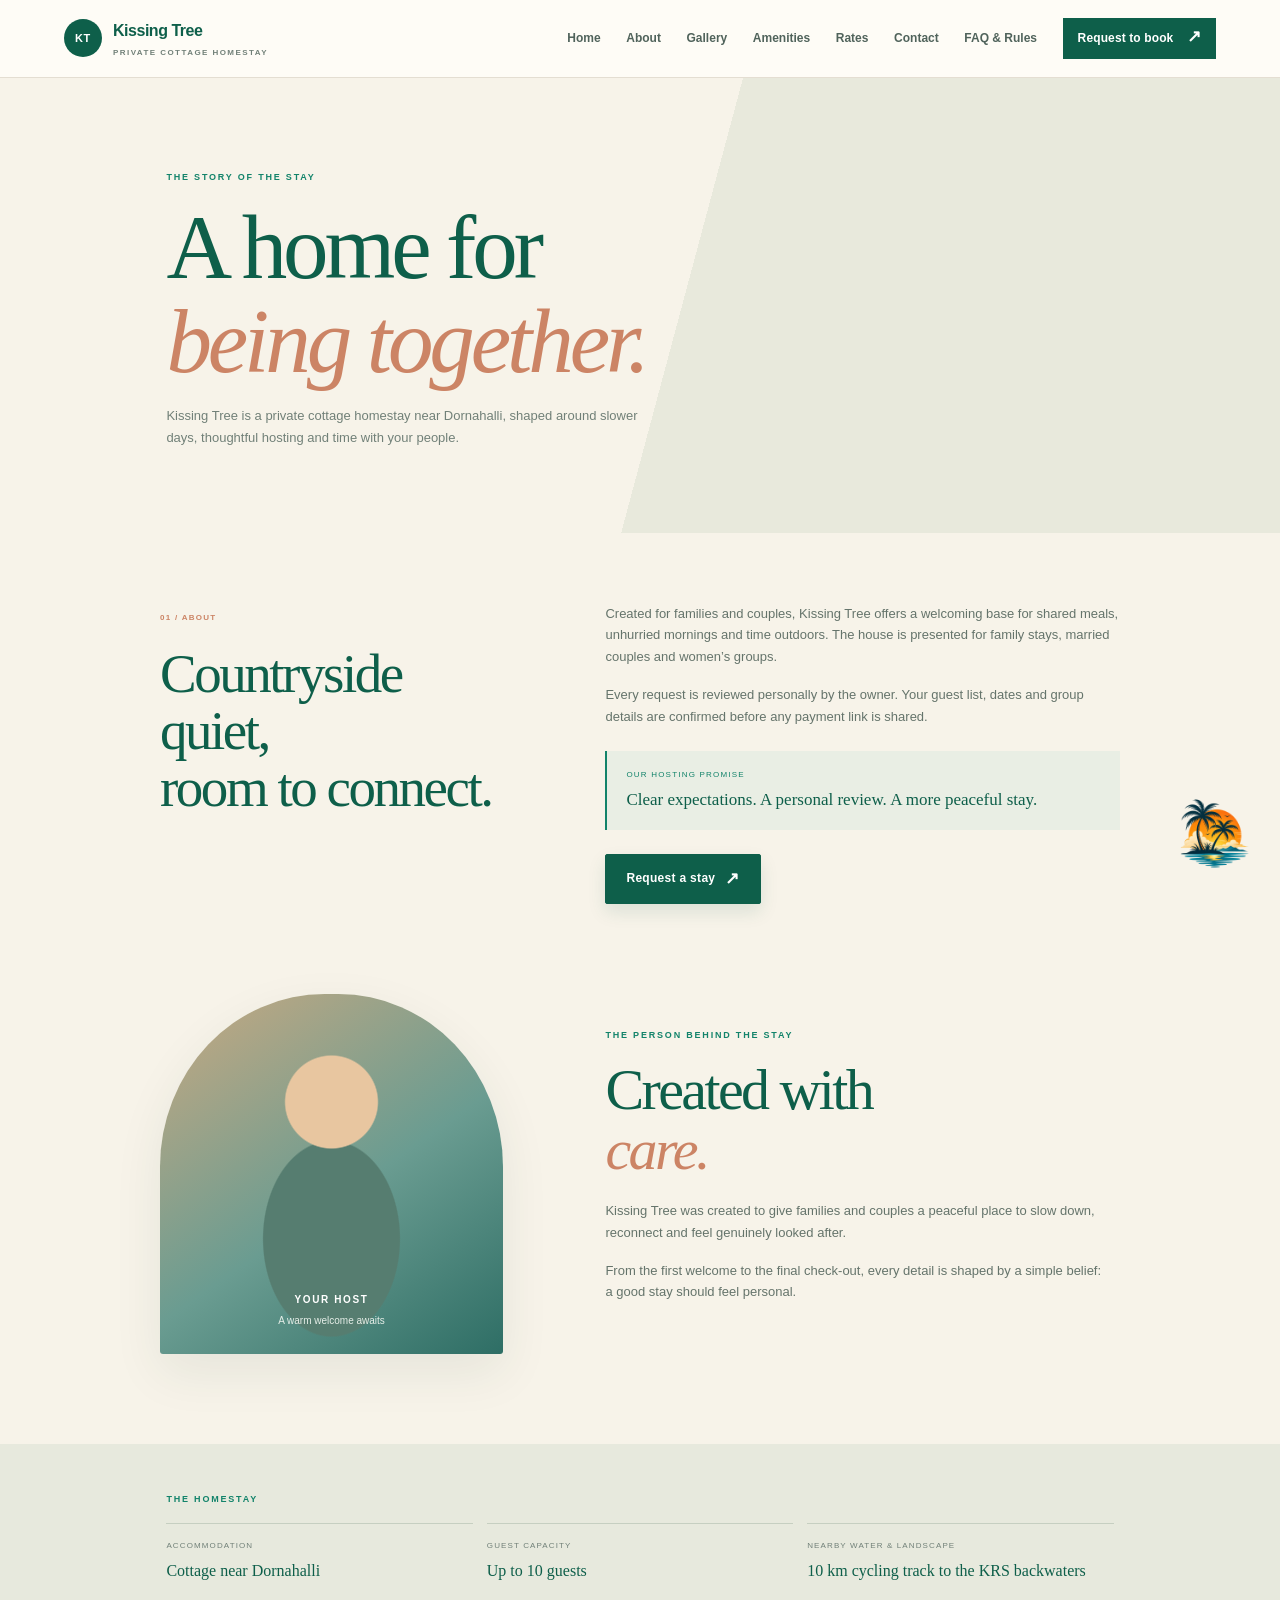
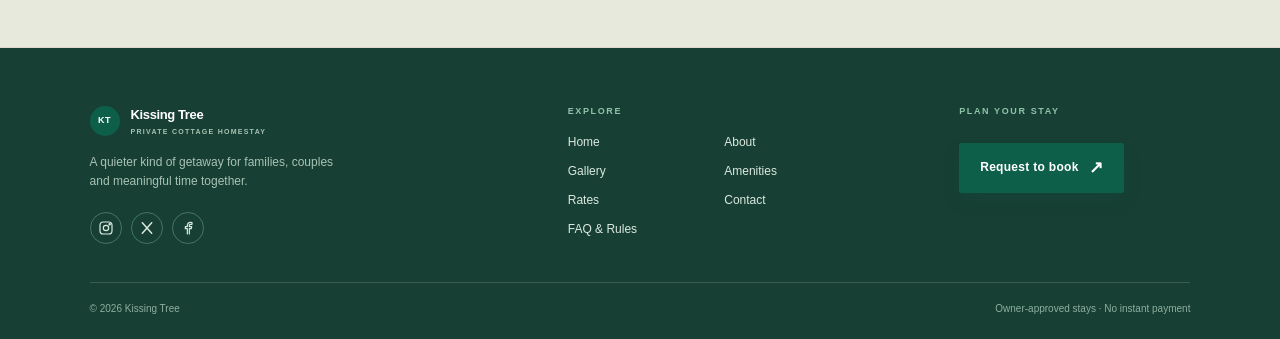
==== about.html @ ab3d5df6 "Create Kissing Trees homestay website Co-authored-by: Copilot <223556219+Copilot@users.noreply.githu" ====
<!doctype html>
<html lang="en">
  <head>
    <meta charset="utf-8" />
    <meta name="viewport" content="width=device-width,initial-scale=1" />
    <meta
      name="description"
      content="Learn about Kissing Tree, a welcoming cottage homestay near Dornahalli, KR Nagar, Mysuru."
    />
    <meta name="robots" content="index, follow" />
    <title>About — Kissing Tree</title>
    <link rel="stylesheet" href="css/style.css" />
  </head>
  <body class="detail-page">
    <header class="topbar">
      <a class="wordmark" href="index.html" aria-label="Kissing Tree home">
        <span class="wordmark-icon">KT</span>
        <span>
          Kissing Tree
          <small>PRIVATE COTTAGE HOMESTAY</small>
        </span>
      </a>
      <nav class="main-nav">
        <a href="index.html">Home</a>
        <a href="about.html">About</a>
        <a href="gallery.html">Gallery</a>
        <a href="amenities.html">Amenities</a>
        <a href="pricing.html">Rates</a>
        <a href="contact.html">Contact</a>
        <a href="faq.html">FAQ &amp; Rules</a>
        <a class="nav-cta" href="booking.html">
          Request to book
          <span>↗</span>
        </a>
      </nav>
    </header>
    <main>
      <section class="subpage-hero">
        <p class="eyebrow">THE STORY OF THE STAY</p>
        <h1>
          A home for
          <br />
          <em>being together.</em>
        </h1>
        <p>
          Kissing Tree is a private cottage homestay near Dornahalli, shaped
          around slower days, thoughtful hosting and time with your people.
        </p>
      </section>
      <section class="detail-content">
        <div class="detail-intro">
          <span class="detail-index">01 / ABOUT</span>
          <h2>
            Countryside quiet,
            <br />
            room to connect.
          </h2>
        </div>
        <div class="detail-prose">
          <p>
            Created for families and couples, Kissing Tree offers a welcoming
            base for shared meals, unhurried mornings and time outdoors. The
            house is presented for family stays, married couples and women’s
            groups.
          </p>
          <p>
            Every request is reviewed personally by the owner. Your guest list,
            dates and group details are confirmed before any payment link is
            shared.
          </p>
          <div class="detail-callout">
            <span>OUR HOSTING PROMISE</span>
            <strong>
              Clear expectations. A personal review. A more peaceful stay.
            </strong>
          </div>
          <a class="button" href="booking.html">
            Request a stay
            <span>↗</span>
          </a>
        </div>
      </section>
      <section class="founder-section">
        <div
          class="founder-photo"
          role="img"
          aria-label="Kissing Tree host portrait"
        >
          <span>YOUR HOST</span>
          <small>A warm welcome awaits</small>
        </div>
        <div class="founder-copy">
          <p class="eyebrow">THE PERSON BEHIND THE STAY</p>
          <h2>Created with<br /><em>care.</em></h2>
          <p>
            Kissing Tree was created to give families and couples a peaceful
            place to slow down, reconnect and feel genuinely looked after.
          </p>
          <p>
            From the first welcome to the final check-out, every detail is
            shaped by a simple belief: a good stay should feel personal.
          </p>
        </div>
      </section>
      <section class="subpage-band">
        <p class="eyebrow">THE HOMESTAY</p>
        <div class="fact-row">
          <div>
            <small>ACCOMMODATION</small>
            <strong>Cottage near Dornahalli</strong>
          </div>
          <div>
            <small>GUEST CAPACITY</small>
            <strong id="aboutCapacity"></strong>
          </div>
          <div>
            <small>NEARBY WATER &amp; LANDSCAPE</small>
            <strong id="aboutLandscape"></strong>
          </div>
        </div>
      </section>
    </main>
    <footer class="site-footer">
      <div class="footer-main">
        <div class="footer-brand">
          <a class="wordmark" href="index.html">
            <span class="wordmark-icon">KT</span>
            <span>
              Kissing Tree
              <small>PRIVATE COTTAGE HOMESTAY</small>
            </span>
          </a>
          <p class="footer-tagline">
            A quieter kind of getaway for families, couples and meaningful time
            together.
          </p>
        </div>
        <div>
          <span class="footer-heading">EXPLORE</span>
          <nav class="footer-links">
            <a href="index.html">Home</a>
            <a href="about.html">About</a>
            <a href="gallery.html">Gallery</a>
            <a href="amenities.html">Amenities</a>
            <a href="pricing.html">Rates</a>
            <a href="contact.html">Contact</a>
            <a href="faq.html">FAQ &amp; Rules</a>
          </nav>
        </div>
        <div class="footer-contact">
          <span class="footer-heading">PLAN YOUR STAY</span>
          <a class="button" href="booking.html">
            Request to book
            <span>↗</span>
          </a>
        </div>
      </div>
      <div class="footer-bottom">
        <span>© 2026 Kissing Tree</span>
        <span>Owner-approved stays · No instant payment</span>
      </div>
    </footer>
    <script src="js/data.js"></script>
    <script src="js/main.js"></script>
  </body>
</html>
---- css/style.css ----
:root {
  --pine: #0e5f4a;
  --jade: #12836a;
  --foam: #f7f3e9;
  --sand: #eae0cd;
  --paper: #fffdf8;
  --ink: #253b33;
  --muted: #718078;
  --line: #ded8ca;
  --clay: #cc8465;
  --shadow: 0 18px 50px rgba(28, 62, 46, 0.08);
  --serif: "Playfair Display", Georgia, serif;
  --sans: "DM Sans", Inter, "Segoe UI", sans-serif;
}
* {
  box-sizing: border-box;
}
html {
  scroll-behavior: smooth;
  scroll-padding-top: 90px;
}
body {
  margin: 0;
  background: var(--foam);
  color: var(--ink);
  font: 15px/1.65 var(--sans);
  -webkit-font-smoothing: antialiased;
}
a {
  color: inherit;
  text-decoration: none;
}
button,
input,
select,
textarea {
  font: inherit;
}
::selection {
  background: #b8d6c9;
  color: #153e30;
}
.topbar {
  height: 78px;
  padding: 0 clamp(20px, 5vw, 78px);
  display: flex;
  align-items: center;
  justify-content: space-between;
  gap: 20px;
  background: rgba(255, 253, 248, 0.92);
  border-bottom: 1px solid rgba(222, 216, 202, 0.8);
  position: relative;
  z-index: 10;
}
.wordmark {
  display: flex;
  align-items: center;
  gap: 11px;
  color: var(--pine);
  font-size: 16px;
  font-weight: 700;
  letter-spacing: -0.03em;
}
.wordmark-icon {
  width: 38px;
  height: 38px;
  border-radius: 50%;
  background: var(--pine);
  color: white;
  display: grid;
  place-items: center;
  font-size: 11px;
  letter-spacing: 0.06em;
}
.wordmark small {
  display: block;
  color: var(--muted);
  font-size: 8px;
  letter-spacing: 0.18em;
  font-weight: 600;
  margin-top: 1px;
}
.main-nav {
  display: flex;
  align-items: center;
  gap: clamp(12px, 2vw, 28px);
}
.main-nav a {
  font-size: 12px;
  font-weight: 600;
  color: #50635b;
}
.main-nav a:hover {
  color: var(--jade);
}
.main-nav .nav-owner {
  font-size: 11px;
}
.main-nav .nav-cta {
  padding: 11px 15px;
  background: var(--pine);
  color: white;
  letter-spacing: 0.01em;
}
.nav-cta span,
.button span {
  margin-left: 10px;
  font-size: 17px;
  line-height: 0;
}
.button {
  display: inline-flex;
  align-items: center;
  justify-content: center;
  padding: 14px 20px;
  background: var(--pine);
  color: #fff !important;
  font-size: 12px;
  font-weight: 700;
  letter-spacing: 0.025em;
  border: 1px solid var(--pine);
  border-radius: 2px;
  transition:
    background 0.2s,
    transform 0.2s,
    box-shadow 0.2s;
  box-shadow: 0 8px 18px #0e5f4a1e;
}
.button:hover {
  background: var(--jade);
  border-color: var(--jade);
  transform: translateY(-2px);
  box-shadow: 0 12px 24px #0e5f4a2a;
}
.eyebrow {
  font-size: 9px;
  letter-spacing: 0.2em;
  font-weight: 700;
  color: var(--jade);
  margin: 0 0 16px;
}
.muted {
  color: var(--muted);
}
h1,
h2,
h3,
p {
  margin-top: 0;
}
h1,
h2 {
  font-family: var(--serif);
  font-weight: 500;
  letter-spacing: -0.045em;
  line-height: 1.04;
  color: var(--pine);
}
h1 em,
h2 em {
  font-weight: 500;
  color: var(--clay);
}
h2 {
  font-size: clamp(36px, 5vw, 59px);
  margin-bottom: 0;
}
h3 {
  font-weight: 600;
  letter-spacing: -0.03em;
}
.section-shell {
  max-width: 1240px;
  margin: 0 auto;
  padding-left: clamp(22px, 7vw, 100px);
  padding-right: clamp(22px, 7vw, 100px);
}
/* Home hero: layered countryside colors keep the page vivid without stock imagery. */
.home-hero {
  min-height: 610px;
  position: relative;
  display: grid;
  grid-template-columns: 1fr 1fr;
  align-items: center;
  gap: 5vw;
  padding: 50px clamp(26px, 10vw, 150px) 84px;
  overflow: hidden;
  background: linear-gradient(105deg, #f7f3e9 0 43%, #ebe7d9 43% 100%);
}
.hero-art {
  height: 440px;
  position: relative;
  overflow: hidden;
  grid-column: 2;
  grid-row: 1;
  background: linear-gradient(
    160deg,
    #d6c3a5 0 24%,
    #b9d5c7 25% 46%,
    #73afa5 47% 67%,
    #438c82 68%
  );
  border-radius: 49% 49% 2px 2px;
  box-shadow: var(--shadow);
}
.hero-photo {
  position: absolute;
  z-index: 0;
  inset: 0;
  width: 100%;
  height: 100%;
  object-fit: cover;
  object-position: 50% 58%;
}
.hero-art:before {
  display: none;
}
.hero-art:after {
  display: none;
}
.sun-orb,
.aside-sun {
  position: absolute;
  top: 14%;
  right: 19%;
  height: 76px;
  width: 76px;
  border-radius: 50%;
  background: #f5dfb1;
  box-shadow: 0 0 75px 28px #f5dfb144;
}
.hero-hill {
  display: none;
}
.hill-one {
  left: -20%;
  background: linear-gradient(130deg, #799c7d, #527e68);
}
.hill-two {
  right: -28%;
  bottom: 38%;
  background: linear-gradient(145deg, #8fae88, #487e70);
}
.hero-palm {
  display: none;
}
.palm-right {
  display: none;
}
.hero-photo-label {
  position: absolute;
  z-index: 4;
  right: 15px;
  bottom: 15px;
  background: #173f34bf;
  color: #fff;
  padding: 7px 11px;
  font-size: 9px;
  letter-spacing: 0.07em;
}
.hero-content {
  grid-column: 1;
  grid-row: 1;
  max-width: 490px;
  position: relative;
  z-index: 2;
}
.hero-content h1 {
  font-size: clamp(65px, 9.5vw, 116px);
  margin: 0 0 14px;
  line-height: 0.88;
}
.hero-content h1 em {
  color: var(--jade);
}
.hero-tagline {
  font: 500 clamp(18px, 2.2vw, 25px)/1.3 var(--serif);
  margin-bottom: 14px;
  color: #395c4e;
}
.hero-description {
  max-width: 420px;
  color: var(--muted);
  font-size: 13px;
}
.hero-actions {
  display: flex;
  align-items: center;
  gap: 24px;
  margin-top: 27px;
}
.text-link {
  color: var(--pine);
  font-size: 11px;
  font-weight: 700;
}
.text-link span {
  margin-left: 8px;
  color: var(--clay);
}
.hero-meta {
  display: flex;
  gap: 18px;
  margin-top: 37px;
  color: #748179;
  font-size: 9px;
  letter-spacing: 0.04em;
}
.hero-meta i,
.local-indicator i {
  display: inline-block;
  height: 6px;
  width: 6px;
  border-radius: 50%;
  background: #54a77f;
  margin-right: 7px;
}
.hero-index {
  position: absolute;
  bottom: 25px;
  left: clamp(26px, 5vw, 70px);
  display: flex;
  align-items: center;
  gap: 10px;
  color: #8b968c;
  font-size: 8px;
  letter-spacing: 0.18em;
}
.hero-index span:first-child {
  color: var(--pine);
  font-weight: 700;
}
.index-rule {
  height: 1px;
  width: 54px;
  background: #b4bdb2;
}
.intro-band {
  display: grid;
  grid-template-columns: 1fr 1fr;
  gap: 30px 12vw;
  padding: 84px clamp(25px, 15vw, 210px);
  background: var(--paper);
}
.intro-band > .eyebrow {
  grid-column: 1/-1;
  margin-bottom: -15px;
}
.intro-band h2 {
  font-size: clamp(39px, 6vw, 67px);
}
.intro-copy {
  align-self: center;
  color: var(--muted);
  font-size: 13px;
  max-width: 450px;
}
.quiet-note {
  padding: 15px 17px;
  border-left: 2px solid var(--clay);
  background: #f8f3e8;
  color: #53685e;
  font-size: 11px;
}
.tiny-sun {
  color: var(--clay);
  margin-right: 8px;
}
.photo-section {
  padding-top: 92px;
  padding-bottom: 100px;
}
.section-head {
  display: flex;
  align-items: flex-end;
  justify-content: space-between;
  gap: 30px;
  margin-bottom: 32px;
}
.section-head > p,
.section-head > span {
  font-size: 11px;
  color: var(--muted);
  text-align: right;
}
.section-head h2 {
  font-size: clamp(38px, 5.5vw, 62px);
}
.editorial-gallery {
  display: grid;
  grid-template-columns: 1.2fr 0.8fr 1fr;
  grid-template-rows: 205px 205px;
  grid-auto-rows: 205px;
  gap: 12px;
}
.gallery-tile {
  position: relative;
  isolation: isolate;
  overflow: hidden;
  display: flex;
  align-items: flex-end;
  padding: 14px;
  color: white;
  font-size: 9px;
  letter-spacing: 0.05em;
  background: #8db9a9;
}
.gallery-tile img {
  position: absolute;
  z-index: 0;
  inset: 0;
  width: 100%;
  height: 100%;
  object-fit: cover;
  transition: transform 0.35s ease;
}
.gallery-tile:hover img {
  transform: scale(1.04);
}
.gallery-tile:focus-visible {
  outline: 3px solid var(--clay);
  outline-offset: -3px;
}
.gallery-tile:before {
  content: "";
  position: absolute;
  z-index: 1;
  inset: 0;
  background: linear-gradient(180deg, transparent 45%, #173b32aa);
}
.gallery-tile > span {
  position: relative;
  z-index: 2;
}
.tile-courtyard {
  grid-row: span 2;
  background: linear-gradient(
    145deg,
    #d8b991 0 18%,
    #a7cfc1 19% 48%,
    #5da29a 49% 75%,
    #337e78
  );
}
.tile-living {
  background: linear-gradient(140deg, #d9c6a9, #a8b89f 55%, #567965);
}
.tile-garden {
  background: linear-gradient(140deg, #d9d7ac, #87b28c 52%, #397960);
}
.tile-sunset {
  background: linear-gradient(145deg, #f2c899, #df9574 50%, #528e88);
}
.tile-bedroom {
  background: linear-gradient(140deg, #e5d9c4, #9bb5a5 55%, #537765);
}
.tile-dining {
  background: linear-gradient(140deg, #e6cda6, #bb9970 55%, #63877b);
}
.tile-living:after,
.tile-bedroom:after,
.tile-dining:after {
  display: none;
}
.sample-stamp {
  font-size: 8px !important;
  letter-spacing: 0.1em;
  color: #946841 !important;
  font-weight: 700;
}
.amenity-section {
  background: #e9e8db;
  padding: 82px 0;
}
.amenity-layout {
  display: grid;
  grid-template-columns: 0.8fr 1.2fr;
  gap: 8vw;
  align-items: center;
}
.amenity-intro h2 {
  font-size: clamp(42px, 5vw, 60px);
  margin-bottom: 18px;
}
.amenity-intro p:not(.eyebrow) {
  font-size: 12px;
}
.sample-stamp {
  display: inline-block;
  margin-top: 20px;
  padding: 7px 9px;
  border: 1px solid #c9b899;
}
.amenity-grid {
  display: grid;
  grid-template-columns: repeat(3, 1fr);
  gap: 10px;
}
.amenity-grid .card {
  min-height: 125px;
  display: flex;
  flex-direction: column;
  justify-content: flex-end;
  background: #f8f5ed;
  border: 1px solid #dcd8c8;
  border-radius: 2px;
  padding: 15px;
  box-shadow: none;
}
.amenity-grid .ic {
  font-size: 20px;
}
.amenity-grid b {
  font-size: 11px;
  line-height: 1.3;
}
.rate-section {
  padding-top: 90px;
  padding-bottom: 95px;
}
.rate-grid {
  display: grid;
  grid-template-columns: repeat(3, 1fr);
  gap: 12px;
}
.rate-card {
  min-height: 173px;
  display: grid;
  grid-template-columns: 1fr auto;
  grid-template-rows: auto 1fr auto;
  align-items: end;
  position: relative;
  padding: 21px;
  background: var(--paper);
  border: 1px solid var(--line);
}
.featured-rate {
  background: #eef0e5;
  border-color: #ccd4c2;
}
.rate-no {
  grid-column: 1/-1;
  align-self: start;
  font: italic 14px var(--serif);
  color: var(--clay);
}
.rate-card small {
  color: var(--muted);
  font-size: 8px;
  letter-spacing: 0.15em;
}
.rate-card h3 {
  font: 500 20px var(--serif);
  color: var(--pine);
  margin: 3px 0 0;
}
.rate-card strong {
  font: 500 23px var(--serif);
  color: var(--pine);
  text-align: right;
}
.rate-unit {
  grid-column: 1/-1;
  font-size: 8px;
  letter-spacing: 0.1em;
  color: var(--muted);
  text-transform: uppercase;
}
.price-note {
  display: flex;
  align-items: center;
  gap: 14px;
  padding: 15px 18px;
  margin-top: 12px;
  background: #eee9db;
  color: #67766e;
  font-size: 10px;
}
.price-note p {
  margin: 0;
}
.note-symbol {
  color: var(--jade);
  font-size: 17px;
}
.rules-section {
  display: grid;
  grid-template-columns: 0.85fr 1.15fr;
  gap: 10vw;
  padding: 86px clamp(25px, 13vw, 180px);
  background: #dfe7dc;
}
.rules-aside h2 {
  font-size: clamp(42px, 6vw, 67px);
  margin-bottom: 18px;
}
.rules-aside > p:not(.eyebrow) {
  font-size: 12px;
  color: #69786d;
  margin-bottom: 22px;
}
.rules-list article {
  display: grid;
  grid-template-columns: 34px 1fr;
  gap: 12px;
  padding: 14px 0;
  border-bottom: 1px solid #c3cec1;
}
.rules-list article:first-child {
  padding-top: 0;
}
.rules-list article > span {
  font: italic 13px var(--serif);
  color: var(--clay);
}
.rules-list p {
  font-size: 12px;
  margin: 0;
  color: #53665a;
}
.booking-steps {
  padding-top: 93px;
  padding-bottom: 98px;
}
.booking-steps .section-head > p {
  max-width: 220px;
  text-align: left;
}
.step-line {
  display: grid;
  grid-template-columns: repeat(3, 1fr);
  gap: 25px;
  position: relative;
}
.step-line:before {
  content: "";
  height: 1px;
  position: absolute;
  left: 9px;
  right: 20%;
  top: 17px;
  background: #c9d0c5;
}
.step-line article {
  position: relative;
  padding-top: 45px;
}
.step-number {
  position: absolute;
  top: 0;
  left: 0;
  width: 35px;
  height: 35px;
  display: grid;
  place-items: center;
  border-radius: 50%;
  background: var(--foam);
  border: 1px solid #a8b8aa;
  color: var(--pine);
  font: italic 12px var(--serif);
}
.step-line h3 {
  font: 500 19px var(--serif);
  color: var(--pine);
  margin: 0 0 8px;
}
.step-line p {
  font-size: 11px;
  color: var(--muted);
  max-width: 260px;
}
.faq-section {
  background: #eae6d9;
  padding: 80px 0;
}
.faq-layout {
  display: grid;
  grid-template-columns: 0.8fr 1.2fr;
  gap: 9vw;
}
.faq-layout h2 {
  font-size: clamp(40px, 5.4vw, 62px);
}
.faq-list details {
  border: 1px solid transparent;
  border-bottom-color: var(--line);
  border-radius: 4px;
  padding: 0 18px;
  margin: 0;
  background: rgba(255, 253, 248, 0.42);
  transition:
    background 0.2s ease,
    border-color 0.2s ease,
    transform 0.2s ease;
}
.faq-list summary {
  display: flex;
  align-items: center;
  gap: 20px;
  list-style: none;
  cursor: pointer;
  min-height: 68px;
  font-size: 13px;
  font-weight: 650;
  color: var(--pine);
}
.faq-list summary::-webkit-details-marker {
  display: none;
}
.faq-list .faq-number {
  flex: 0 0 28px;
  color: var(--clay);
  font: italic 15px var(--serif);
}
.faq-list .faq-question {
  flex: 1;
}
.faq-list .faq-toggle {
  color: var(--clay);
  font-size: 23px;
  font-weight: 400;
  line-height: 1;
  transition: transform 0.2s ease;
}
.faq-list details[open] {
  border-color: #d7d2c4;
  background: var(--paper);
  transform: translateX(4px);
}
.faq-list details[open] .faq-toggle {
  transform: rotate(45deg);
}
.faq-list details:not([open]):hover {
  border-color: #d7d2c4;
  background: rgba(255, 253, 248, 0.8);
}
.faq-list details p {
  max-width: 520px;
  margin: -2px 48px 20px;
  font-size: 12px;
  line-height: 1.8;
  color: var(--muted);
}
.guest-notes {
  padding-top: 85px;
  padding-bottom: 90px;
}
.review-grid {
  display: grid;
  grid-template-columns: repeat(3, 1fr);
  gap: 13px;
}
.review-grid blockquote {
  margin: 0;
  padding: 22px;
  background: var(--paper);
  border-top: 2px solid #94b3a1;
  min-height: 160px;
}
.review-grid blockquote > span {
  font-size: 9px;
  letter-spacing: 0.18em;
  color: #b17c51;
}
.review-grid blockquote p {
  font: 500 17px/1.45 var(--serif);
  color: var(--pine);
  margin: 17px 0;
}
.review-grid cite {
  font-style: normal;
  font-size: 9px;
  color: var(--muted);
}
.location-section {
  display: grid;
  grid-template-columns: 1fr 1fr;
  background: #e3e7db;
  min-height: 400px;
}
.map-art {
  position: relative;
  overflow: hidden;
  min-height: 350px;
  background:
    radial-gradient(ellipse at 76% 18%, #f5e4b9 0 8%, transparent 9%),
    linear-gradient(155deg, #b7d4be, #7aafa0 55%, #468b81);
}
.map-art:before,
.map-art:after {
  content: "";
  position: absolute;
  border-radius: 50%;
  background: #e6d4b1;
  transform: rotate(-15deg);
}
.map-art:before {
  width: 120%;
  height: 48%;
  left: -16%;
  bottom: -14%;
}
.map-art:after {
  width: 95%;
  height: 17%;
  left: -5%;
  bottom: 21%;
  background: #ffffff4d;
}
.map-label,
.map-water,
.map-pin,
.map-path {
  position: absolute;
  z-index: 1;
}
.map-label {
  top: 23px;
  left: 25px;
  padding: 6px 9px;
  background: #fffdf0c9;
  color: var(--pine);
  font-size: 8px;
  letter-spacing: 0.12em;
}
.map-water {
  right: 23px;
  top: 48%;
  color: #e9f2e9b8;
  font: italic 11px var(--serif);
  letter-spacing: 0.16em;
}
.map-path {
  height: 150px;
  width: 120px;
  left: 53%;
  top: 31%;
  border: 1px dashed #fffdf0;
  transform: rotate(29deg);
  border-radius: 55%;
}
.map-pin {
  left: 51%;
  top: 43%;
  width: 30px;
  height: 30px;
  display: grid;
  place-items: center;
  border-radius: 50% 50% 50% 0;
  transform: rotate(-45deg);
  background: var(--pine);
  color: white;
  font-size: 8px;
}
.map-pin::first-letter {
  transform: rotate(45deg);
}
.location-copy {
  align-self: center;
  padding: 56px clamp(30px, 8vw, 100px);
}
.location-copy h2 {
  font-size: clamp(37px, 5vw, 57px);
  margin-bottom: 19px;
}
.location-copy > p:not(.eyebrow) {
  max-width: 360px;
  font-size: 12px;
  color: #596c61;
}
.contact-line {
  display: grid;
  gap: 4px;
  margin-top: 25px;
  padding-top: 16px;
  border-top: 1px solid #c9d1c5;
}
.contact-line span {
  font-size: 8px;
  letter-spacing: 0.16em;
  color: var(--muted);
}
.contact-line strong {
  font-size: 11px;
  color: var(--pine);
}
.closing-cta {
  position: relative;
  isolation: isolate;
  overflow: hidden;
  text-align: center;
  padding: 88px 20px 78px;
  background: var(--pine);
  color: #ecf0e3;
}
.closing-cta .eyebrow {
  color: #b4d2bd;
}
.closing-cta h2 {
  font-size: clamp(47px, 7vw, 78px);
  color: #fffaf0;
  margin-bottom: 15px;
}
.closing-cta h2 em {
  color: #dfaa83;
}
.closing-cta > p:not(.eyebrow) {
  font-size: 12px;
  color: #d4e2d8;
}
.button-cream {
  margin-top: 12px;
  background: var(--foam);
  border-color: var(--foam);
  color: var(--pine) !important;
}
.button-cream:hover {
  background: #fff;
}
.cta-footnote {
  display: block;
  margin-top: 17px;
  color: #bdd1c3;
  font-size: 8px;
  letter-spacing: 0.08em;
}
.cta-orbit {
  position: absolute;
  z-index: -1;
  border: 1px solid #ffffff18;
  border-radius: 50%;
  width: 440px;
  height: 440px;
  left: -170px;
  top: -210px;
}
.orbit-two {
  left: auto;
  right: -200px;
  top: auto;
  bottom: -300px;
  width: 600px;
  height: 600px;
}
.site-footer {
  min-height: 86px;
  display: flex;
  align-items: center;
  justify-content: space-between;
  gap: 18px;
  padding: 18px clamp(20px, 5vw, 78px);
  background: #f0ede2;
  border-top: 1px solid var(--line);
  color: var(--muted);
  font-size: 9px;
}
.site-footer .wordmark {
  font-size: 13px;
}
.site-footer .wordmark-icon {
  width: 30px;
  height: 30px;
  font-size: 9px;
}
.site-footer .wordmark small {
  font-size: 7px;
}
/* Booking flow */
.form-page,
.admin-page {
  min-height: 100vh;
}
.booking-main {
  max-width: 1180px;
  margin: auto;
  padding: 30px clamp(20px, 5vw, 65px) 80px;
}
.booking-topline {
  display: flex;
  justify-content: space-between;
  gap: 15px;
  padding: 4px 0 25px;
  border-bottom: 1px solid var(--line);
}
.back-link {
  font-size: 8px;
  font-weight: 700;
  letter-spacing: 0.15em;
  color: var(--muted);
}
.back-link span {
  padding: 0 7px;
  color: var(--clay);
}
.demo-tag {
  font-size: 8px;
  letter-spacing: 0.1em;
  color: #8d744d;
}
.booking-layout {
  display: grid;
  grid-template-columns: minmax(0, 1.2fr) minmax(260px, 0.8fr);
  gap: clamp(35px, 7vw, 92px);
  padding-top: 37px;
}
.booking-form-panel h1 {
  font-size: clamp(49px, 6vw, 75px);
  margin: 0 0 13px;
}
.booking-lead {
  max-width: 480px;
  font-size: 12px;
  color: var(--muted);
}
.progress-track {
  display: flex;
  gap: 5px;
  margin: 30px 0 8px;
}
.progress-track span {
  height: 3px;
  flex: 1;
  background: #dddacd;
}
.progress-track .progress-active {
  background: var(--jade);
}
.progress-label {
  display: flex;
  justify-content: space-between;
  color: #87938a;
  font-size: 8px;
  letter-spacing: 0.12em;
  margin-bottom: 23px;
}
.booking-form-panel fieldset {
  border: 0;
  padding: 0;
  margin: 0;
  background: transparent;
  box-shadow: none;
}
.booking-form-panel legend {
  display: flex;
  align-items: center;
  gap: 12px;
  padding: 0;
  margin-bottom: 17px;
  font: 500 22px var(--serif);
  color: var(--pine);
}
.legend-number {
  font: italic 12px var(--serif);
  color: var(--clay);
}
.booking-form-panel label {
  display: block;
  font-size: 10px;
  font-weight: 700;
  color: #4f6259;
  margin: 14px 0;
}
.booking-form-panel input,
.booking-form-panel select,
.booking-form-panel textarea {
  display: block;
  width: 100%;
  margin-top: 6px;
  padding: 11px 12px;
  border: 1px solid #d4d4c9;
  border-radius: 2px;
  background: #fffdf8;
  color: var(--ink);
  font-size: 12px;
}
.booking-form-panel input:focus,
.booking-form-panel select:focus,
.booking-form-panel textarea:focus {
  outline: 2px solid #12836a35;
  border-color: var(--jade);
}
.booking-form-panel .row3 {
  display: grid;
  grid-template-columns: repeat(3, 1fr);
  gap: 12px;
}
.booking-form-panel .row2 {
  display: grid;
  grid-template-columns: repeat(2, 1fr);
  gap: 12px;
}
.booking-form-panel .check {
  display: flex;
  align-items: flex-start;
  gap: 11px;
  margin: 22px 0;
  font-weight: 400;
  line-height: 1.6;
}
.booking-form-panel .check input {
  width: auto;
  margin-top: 3px;
  accent-color: var(--pine);
}
.booking-form-panel .check span {
  font-size: 10px;
  font-weight: 500;
}
.form-next {
  margin-top: 5px;
  min-height: 44px;
}
.privacy-note {
  display: flex;
  gap: 12px;
  align-items: flex-start;
  margin: 20px 0;
  padding: 14px;
  background: #e9eee4;
  color: #5c6e62;
}
.privacy-note > span {
  width: 19px;
  height: 19px;
  flex: 0 0 auto;
  display: grid;
  place-items: center;
  background: #d4e3d7;
  border-radius: 50%;
  font-size: 10px;
  color: var(--pine);
}
.privacy-note p {
  font-size: 9px;
  margin: 0;
}
.label-soft {
  font-size: 9px;
  color: var(--muted);
  font-weight: 400;
}
.form-footnote {
  max-width: 440px;
  margin-top: 20px;
  color: var(--muted);
  font-size: 9px;
}
.result {
  display: none;
  padding: 17px 18px;
  margin: 16px 0;
  border: 1px solid;
  border-radius: 2px;
  font-size: 11px;
  line-height: 1.65;
}
.result.ok,
.result.success-result {
  background: #eaf2eb;
  border-color: #bfd4c2;
  color: #315942;
}
.result.block {
  background: #f8ebe5;
  border-color: #d8afa0;
  color: #713f31;
}
.result.review {
  background: #f4eedf;
  border-color: #decca2;
  color: #71571d;
}
.result.success-result {
  font-size: 13px;
}
.booking-aside {
  align-self: start;
  margin-top: 16px;
  background: #e9e9dd;
}
.aside-art {
  height: 200px;
  position: relative;
  overflow: hidden;
  background: linear-gradient(
    155deg,
    #e9d4b5 0 25%,
    #a5c9b7 26% 48%,
    #55978a 49% 100%
  );
}
.aside-sun {
  top: 15%;
  right: 21%;
  width: 50px;
  height: 50px;
}
.aside-water {
  position: absolute;
  left: -10%;
  right: -10%;
  bottom: -30%;
  height: 68%;
  border-radius: 50%;
  background: linear-gradient(170deg, #e5d4b3, #b9a17a);
}
.aside-art-label {
  position: absolute;
  left: 15px;
  bottom: 13px;
  padding: 6px 8px;
  color: #fff;
  background: #194a3d9e;
  font-size: 8px;
  letter-spacing: 0.15em;
}
.aside-content {
  padding: 25px;
}
.aside-content h2 {
  font-size: 33px;
  margin-bottom: 20px;
}
.aside-content ul {
  list-style: none;
  padding: 0;
  margin: 0 0 23px;
}
.aside-content li {
  padding: 9px 0;
  border-bottom: 1px solid #d2d4c7;
  font-size: 10px;
  color: #50645a;
}
.aside-content li span {
  margin-right: 10px;
  color: var(--clay);
  font: italic 11px var(--serif);
}
.aside-rule {
  padding: 14px;
  background: #f7f4ec;
}
.aside-rule strong {
  font: 500 15px var(--serif);
  color: var(--pine);
}
.aside-rule p {
  margin: 7px 0 0;
  color: var(--muted);
  font-size: 9px;
}
.aside-content > .text-link {
  display: inline-block;
  margin-top: 18px;
  font-size: 9px;
}
#step2 {
  display: none;
}
#step2[style*="block"] {
  display: block;
}
/* Owner desk */
.dashboard-main {
  max-width: 1320px;
  margin: auto;
  padding: 58px clamp(20px, 5vw, 75px) 70px;
}
.dashboard-heading {
  display: flex;
  align-items: flex-end;
  justify-content: space-between;
  gap: 30px;
  padding-bottom: 27px;
  border-bottom: 1px solid var(--line);
}
.dashboard-heading h1 {
  font-size: clamp(48px, 6vw, 72px);
  margin: 0 0 9px;
}
.dashboard-intro {
  color: var(--muted);
  font-size: 12px;
  margin: 0;
}
.dashboard-booking-link {
  flex: 0 0 auto;
}
.dashboard-notice {
  display: flex;
  gap: 12px;
  align-items: center;
  margin: 21px 0 48px;
  padding: 13px 16px;
  background: #ececdf;
  border-left: 2px solid var(--jade);
  color: #617066;
}
.notice-icon {
  height: 19px;
  width: 19px;
  flex: 0 0 auto;
  border: 1px solid #a4b9a8;
  border-radius: 50%;
  display: grid;
  place-items: center;
  font: italic 11px var(--serif);
  color: var(--pine);
}
.dashboard-notice p {
  font-size: 10px;
  margin: 0;
}
.dashboard-notice strong {
  color: var(--pine);
}
.table-heading {
  display: flex;
  align-items: end;
  justify-content: space-between;
  margin-bottom: 18px;
}
.table-heading h2 {
  font-size: 34px;
}
.table-heading .eyebrow {
  margin-bottom: 7px;
}
.local-indicator {
  font-size: 8px;
  letter-spacing: 0.12em;
  color: var(--muted);
}
.table-frame {
  overflow-x: auto;
  background: var(--paper);
  border: 1px solid var(--line);
  box-shadow: var(--shadow);
}
table {
  width: 100%;
  min-width: 900px;
  border-collapse: collapse;
  font-size: 10px;
}
th,
td {
  padding: 14px 13px;
  border-bottom: 1px solid #e9e4d9;
  text-align: left;
  vertical-align: top;
}
th {
  background: #efede3;
  color: #7a887e;
  font-size: 8px;
  letter-spacing: 0.13em;
  font-weight: 700;
  text-transform: uppercase;
}
tbody tr:last-child td {
  border-bottom: 0;
}
tbody tr:hover {
  background: #f9f7f0;
}
td b {
  color: var(--pine);
  font-size: 10px;
}
td .small {
  font-size: 8px;
  color: var(--muted);
  line-height: 1.55;
}
.chip {
  display: inline-flex;
  padding: 4px 8px;
  border-radius: 20px;
  font-size: 8px;
  letter-spacing: 0.05em;
  font-weight: 700;
  white-space: nowrap;
}
.chip.a {
  background: #e2efe5;
  color: #286447;
}
.chip.r {
  background: #f4eddc;
  color: #745b25;
}
.chip.p {
  background: #e9ece7;
  color: #52655a;
}
.chip.d {
  background: #f5e6e1;
  color: #934a38;
}
.table-frame .btn {
  padding: 7px 10px;
  font-size: 9px;
  box-shadow: none;
  margin: 0 3px 4px 0;
}
.table-frame .btn.alt {
  background: transparent;
}
.dashboard-bottom {
  display: flex;
  align-items: center;
  justify-content: space-between;
  gap: 15px;
  padding-top: 15px;
  color: var(--muted);
  font-size: 9px;
}
.dashboard-bottom p {
  margin: 0;
}
.text-button {
  background: transparent;
  color: #8b6554 !important;
  border: 0;
  box-shadow: none;
  padding: 6px 0;
  font-size: 9px;
}
.text-button:hover {
  background: transparent;
  color: #a34234 !important;
  box-shadow: none;
}
.owner-reminder {
  display: flex;
  align-items: center;
  gap: 17px;
  margin-top: 50px;
  padding: 18px 20px;
  background: #e3e9df;
}
.reminder-mark {
  height: 37px;
  width: 37px;
  flex: 0 0 auto;
  border-radius: 50%;
  display: grid;
  place-items: center;
  background: var(--pine);
  color: white;
  font-size: 9px;
}
.owner-reminder .eyebrow {
  margin: 0 0 4px;
  font-size: 8px;
}
.owner-reminder p:last-child {
  margin: 0;
  color: #5e6f63;
  font-size: 10px;
}
@media (max-width: 900px) {
  .home-hero {
    padding-left: 7vw;
    padding-right: 7vw;
    gap: 4vw;
    min-height: 550px;
  }
  .hero-art {
    height: 390px;
  }
  .intro-band {
    padding-left: 10vw;
    padding-right: 10vw;
    gap: 30px 8vw;
  }
  .booking-layout {
    gap: 30px;
  }
  .dashboard-main {
    padding-top: 42px;
  }
  .main-nav {
    gap: 12px;
  }
  .main-nav a {
    font-size: 11px;
  }
}
@media (max-width: 680px) {
  .topbar {
    height: auto;
    min-height: 68px;
    padding: 11px 18px;
  }
  .main-nav {
    gap: 8px 13px;
    justify-content: flex-end;
  }
  .main-nav a {
    font-size: 10px;
  }
  .main-nav .nav-owner {
    display: none;
  }
  .main-nav .nav-cta {
    padding: 8px 10px;
  }
  .wordmark {
    font-size: 14px;
  }
  .wordmark-icon {
    height: 32px;
    width: 32px;
  }
  .wordmark small {
    font-size: 7px;
  }
  .home-hero {
    display: flex;
    flex-direction: column-reverse;
    align-items: stretch;
    gap: 0;
    padding: 28px 20px 58px;
    background: linear-gradient(180deg, #ebe7d9 0 36%, #f7f3e9 36%);
  }
  .hero-art {
    height: 240px;
    width: 100%;
    border-radius: 48% 48% 2px 2px;
    margin-bottom: 27px;
  }
  .sun-orb {
    width: 50px;
    height: 50px;
  }
  .hero-palm {
    font-size: 78px;
  }
  .palm-right {
    font-size: 60px;
  }
  .hero-content h1 {
    font-size: 70px;
  }
  .hero-description {
    font-size: 12px;
  }
  .hero-meta {
    margin-top: 23px;
    flex-wrap: wrap;
  }
  .hero-index {
    left: 20px;
    bottom: 16px;
  }
  .intro-band {
    grid-template-columns: 1fr;
    gap: 12px;
    padding: 56px 22px;
  }
  .intro-band > .eyebrow {
    grid-column: auto;
    margin: 0;
  }
  .intro-band h2 {
    font-size: 45px;
  }
  .intro-copy {
    font-size: 12px;
  }
  .photo-section {
    padding-top: 63px;
    padding-bottom: 65px;
  }
  .section-head {
    align-items: flex-start;
    flex-direction: column;
    gap: 12px;
    margin-bottom: 22px;
  }
  .section-head > p,
  .section-head > span {
    text-align: left;
  }
  .editorial-gallery {
    grid-template-columns: 1fr 1fr;
    grid-template-rows: 155px 155px 155px;
    gap: 8px;
  }
  .tile-courtyard {
    grid-row: span 2;
  }
  .gallery-tile {
    font-size: 8px;
    padding: 9px;
  }
  .amenity-section {
    padding: 57px 0;
  }
  .amenity-layout {
    grid-template-columns: 1fr;
    gap: 27px;
  }
  .amenity-intro h2 {
    font-size: 45px;
  }
  .amenity-grid {
    grid-template-columns: repeat(2, 1fr);
  }
  .amenity-grid .card {
    min-height: 104px;
  }
  .rate-section {
    padding-top: 62px;
    padding-bottom: 66px;
  }
  .rate-grid {
    grid-template-columns: 1fr;
  }
  .rate-card {
    min-height: 133px;
  }
  .rules-section {
    grid-template-columns: 1fr;
    gap: 25px;
    padding: 58px 23px;
  }
  .rules-aside h2 {
    font-size: 50px;
  }
  .booking-steps {
    padding-top: 64px;
    padding-bottom: 65px;
  }
  .step-line {
    grid-template-columns: 1fr;
    gap: 0;
  }
  .step-line:before {
    left: 17px;
    right: auto;
    top: 15px;
    bottom: 20px;
    height: auto;
    width: 1px;
  }
  .step-line article {
    padding: 0 0 22px 50px;
    min-height: 80px;
  }
  .step-number {
    left: 0;
  }
  .step-line p {
    max-width: none;
  }
  .faq-section {
    padding: 60px 0;
  }
  .faq-layout {
    grid-template-columns: 1fr;
    gap: 16px;
  }
  .faq-layout h2 {
    font-size: 45px;
  }
  .guest-notes {
    padding-top: 62px;
    padding-bottom: 62px;
  }
  .review-grid {
    grid-template-columns: 1fr;
  }
  .review-grid blockquote {
    min-height: 0;
  }
  .location-section {
    grid-template-columns: 1fr;
  }
  .map-art {
    min-height: 235px;
  }
  .location-copy {
    padding: 40px 24px;
  }
  .closing-cta {
    padding: 66px 20px;
  }
  .site-footer {
    flex-wrap: wrap;
    justify-content: center;
    text-align: center;
  }
  .booking-main {
    padding: 22px 18px 55px;
  }
  .booking-layout {
    grid-template-columns: 1fr;
    padding-top: 27px;
  }
  .booking-aside {
    grid-row: 1;
    margin: 0;
  }
  .aside-art {
    height: 155px;
  }
  .aside-content {
    padding: 20px;
  }
  .aside-content h2 {
    font-size: 29px;
  }
  .booking-form-panel {
    grid-row: 2;
  }
  .booking-form-panel h1 {
    font-size: 55px;
  }
  .booking-form-panel .row3 {
    gap: 8px;
  }
  .booking-form-panel .row3 label {
    font-size: 9px;
  }
  .booking-form-panel .row2 {
    grid-template-columns: 1fr;
  }
  .booking-topline {
    align-items: flex-start;
    flex-direction: column;
    gap: 5px;
  }
  .dashboard-main {
    padding: 38px 18px 55px;
  }
  .dashboard-heading {
    align-items: flex-start;
    flex-direction: column;
  }
  .dashboard-heading h1 {
    font-size: 55px;
  }
  .dashboard-notice {
    margin-bottom: 34px;
    align-items: flex-start;
  }
  .table-heading h2 {
    font-size: 29px;
  }
  .dashboard-bottom {
    align-items: flex-start;
    flex-direction: column;
  }
  .owner-reminder {
    align-items: flex-start;
    margin-top: 35px;
  }
  .admin-page .site-footer {
    padding: 20px;
  }
}
@media (prefers-reduced-motion: reduce) {
  html {
    scroll-behavior: auto;
  }
  *,
  *:before,
  *:after {
    transition: none !important;
  }
}
/* Multi-page section layouts */
.subpage-hero {
  padding: 92px clamp(24px, 13vw, 180px) 72px;
  background: linear-gradient(105deg, #f7f3e9 0 53%, #e8e9dc 53% 100%);
  min-height: 330px;
}
.subpage-hero h1 {
  font-size: clamp(56px, 8vw, 91px);
  margin: 0 0 15px;
}
.subpage-hero > p:last-child {
  max-width: 500px;
  color: var(--muted);
  font-size: 13px;
}
.detail-content {
  max-width: 1160px;
  margin: auto;
  padding: 70px clamp(22px, 8vw, 100px) 90px;
  display: grid;
  grid-template-columns: 0.8fr 1.2fr;
  gap: 8vw;
  align-items: start;
}
.detail-intro h2 {
  font-size: clamp(36px, 5vw, 55px);
  margin-top: 17px;
}
.detail-index {
  font-size: 8px;
  letter-spacing: 0.16em;
  color: var(--clay);
  font-weight: 700;
}
.detail-prose {
  font-size: 13px;
  color: #65746b;
}
.detail-prose p {
  margin: 0 0 17px;
}
.detail-callout {
  padding: 17px 19px;
  background: #e9eee4;
  border-left: 2px solid var(--jade);
  margin: 24px 0;
  color: var(--pine);
}
.detail-callout span {
  display: block;
  font-size: 8px;
  letter-spacing: 0.15em;
  color: var(--jade);
  margin-bottom: 7px;
}
.detail-callout strong {
  font: 500 17px/1.45 var(--serif);
}
.founder-section {
  max-width: 1160px;
  margin: auto;
  padding: 0 clamp(22px, 8vw, 100px) 90px;
  display: grid;
  grid-template-columns: minmax(240px, 0.8fr) minmax(0, 1.2fr);
  gap: 8vw;
  align-items: center;
}
.founder-photo {
  min-height: 360px;
  display: flex;
  flex-direction: column;
  align-items: center;
  justify-content: flex-end;
  padding: 24px;
  text-align: center;
  color: #fff;
  background:
    radial-gradient(circle at 50% 30%, #e8c6a0 0 15%, transparent 15.5%),
    radial-gradient(ellipse at 50% 68%, #567d70 0 28%, transparent 28.5%),
    linear-gradient(145deg, #c9a981, #6a9c91 55%, #2e6e65);
  border-radius: 48% 48% 3px 3px;
  box-shadow: var(--shadow);
}
.founder-photo span {
  font-size: 10px;
  font-weight: 700;
  letter-spacing: 0.16em;
}
.founder-photo small {
  margin-top: 5px;
  color: #e6eee8;
  font-size: 10px;
}
.founder-copy {
  max-width: 500px;
  color: #65746b;
  font-size: 13px;
}
.founder-copy h2 {
  margin: 0 0 20px;
  font-size: clamp(38px, 5vw, 58px);
}
.founder-copy p {
  margin-bottom: 17px;
}
.subpage-band {
  padding: 48px clamp(24px, 13vw, 180px);
  background: #e7e9dd;
}
.subpage-band h2 {
  font-size: clamp(34px, 5vw, 52px);
}
.fact-row {
  display: grid;
  grid-template-columns: repeat(3, 1fr);
  gap: 14px;
}
.fact-row div {
  padding: 15px 0;
  border-top: 1px solid #c6cfc1;
}
.fact-row small,
.contact-card small {
  display: block;
  font-size: 8px;
  letter-spacing: 0.14em;
  color: var(--muted);
  margin-bottom: 7px;
}
.fact-row strong {
  font: 500 16px var(--serif);
  color: var(--pine);
}
.gallery-page-content {
  display: block;
}
.gallery-heading {
  display: flex;
  align-items: flex-end;
  justify-content: space-between;
  gap: 30px;
  margin-bottom: 30px;
}
.gallery-heading h2 {
  margin: 16px 0 0;
  font-size: clamp(38px, 5vw, 58px);
}
.gallery-heading > p {
  max-width: 190px;
  margin: 0 0 5px;
  color: var(--muted);
  font-size: 11px;
  text-align: right;
}
.gallery-page-content .editorial-gallery {
  grid-template-rows: 260px 260px;
}
.gallery-page-content > .sample-stamp {
  display: block;
  margin-top: 15px;
}
.gallery-lightbox {
  position: fixed;
  z-index: 50;
  inset: 0;
  display: grid;
  place-items: center;
  padding: 30px;
  background: rgba(14, 45, 37, 0.88);
}
.gallery-lightbox[hidden] {
  display: none;
}
.gallery-lightbox figure {
  max-width: min(940px, 92vw);
  max-height: 88vh;
  margin: 0;
}
.gallery-lightbox img {
  display: block;
  max-width: 100%;
  max-height: 78vh;
  object-fit: contain;
  border: 8px solid var(--paper);
}
.gallery-lightbox figcaption {
  margin-top: 12px;
  color: #f7f3e9;
  font-size: 11px;
  letter-spacing: 0.08em;
}
.lightbox-close {
  position: absolute;
  top: 22px;
  right: 28px;
  width: 42px;
  height: 42px;
  border: 1px solid rgba(255, 253, 248, 0.5);
  border-radius: 50%;
  background: transparent;
  color: #fff;
  font-size: 28px;
  line-height: 1;
  cursor: pointer;
}
.amenity-page-grid {
  display: grid;
  grid-template-columns: repeat(3, 1fr);
  gap: 10px;
}
.amenity-page-grid .card {
  min-height: 135px;
  display: flex;
  flex-direction: column;
  justify-content: flex-end;
  background: var(--paper);
  border: 1px solid var(--line);
  border-radius: 2px;
  padding: 16px;
  box-shadow: none;
}
.amenity-page-grid .ic {
  font-size: 21px;
}
.amenity-page-grid b {
  font-size: 11px;
}
.pricing-content {
  display: block;
}
.pricing-content .detail-callout {
  max-width: 680px;
}
.rules-list article {
  display: grid;
  grid-template-columns: 30px 1fr;
  gap: 12px;
  padding: 14px 0;
  border-bottom: 1px solid var(--line);
}
.rules-list article:first-child {
  padding-top: 0;
}
.rules-list article > span {
  font: italic 13px var(--serif);
  color: var(--clay);
}
.rules-list p {
  font-size: 12px;
  margin: 0;
  color: #53665a;
}
.process-content {
  display: block;
}
.process-content .step-line {
  margin-bottom: 35px;
}
.faq-page-content {
  display: block;
  max-width: 900px;
}
.faq-page-content .faq-list {
  width: 100%;
}
.contact-layout {
  grid-template-columns: 1fr 1fr;
}
.contact-layout h2 {
  font-size: clamp(34px, 4vw, 50px);
  margin: 16px 0;
}
.contact-card {
  display: grid;
  gap: 5px;
  padding: 17px 0;
  border-top: 1px solid var(--line);
}
.contact-card strong {
  color: var(--pine);
  font: 500 20px var(--serif);
}
.contact-card .button {
  justify-self: start;
  margin-top: 9px;
}
.contact-side {
  padding: 25px;
  background: #e8ebdf;
}
.contact-side h3 {
  font: 500 23px var(--serif);
  color: var(--pine);
}
.contact-side > p:not(.eyebrow) {
  font-size: 12px;
  color: var(--muted);
}
.contact-form {
  display: grid;
  gap: 13px;
  margin: 22px 0 25px;
}
.contact-form label {
  display: grid;
  gap: 5px;
  color: var(--pine);
  font-size: 10px;
  font-weight: 700;
  letter-spacing: 0.1em;
  text-transform: uppercase;
}
.contact-form input:not([type="checkbox"]),
.contact-form textarea {
  width: 100%;
  box-sizing: border-box;
  border: 1px solid #cbd5c8;
  border-radius: 2px;
  padding: 11px 12px;
  background: #f8faf5;
  color: var(--ink);
  font-size: 13px;
  letter-spacing: 0;
  outline: 0;
  resize: vertical;
  transition:
    border-color 0.2s ease,
    background 0.2s ease;
}
.contact-form input:not([type="checkbox"]):focus,
.contact-form textarea:focus {
  border-color: var(--pine);
  background: #fff;
}
.contact-form input::placeholder,
.contact-form textarea::placeholder {
  color: #8d9c91;
}
.contact-form .button {
  border: 0;
  cursor: pointer;
  justify-self: start;
}
.contact-honeypot {
  position: absolute;
  left: -9999px;
  opacity: 0;
  pointer-events: none;
}
.sample-stamp {
  font-size: 8px;
  letter-spacing: 0.08em;
  color: #987446;
}
.detail-location {
  display: grid;
}
.detail-location .location-copy {
  padding: 10px 0;
}
.page-links {
  display: flex;
  flex-wrap: wrap;
  justify-content: center;
  gap: 7px 15px;
  max-width: 700px;
}
.page-links a {
  font-size: 8px;
  color: #65746b;
}
.page-links a:hover {
  color: var(--jade);
}
/* Demo owner login. This front-end gate is a convenience, not security. */
[hidden] {
  display: none !important;
}
.login-screen {
  max-width: 960px;
  min-height: 480px;
  margin: 35px auto 50px;
  display: grid;
  grid-template-columns: 1fr 1fr;
  background: var(--paper);
  box-shadow: var(--shadow);
}
.login-art {
  position: relative;
  overflow: hidden;
  min-height: 480px;
  background: linear-gradient(
    155deg,
    #e5cba7 0 22%,
    #a9cbbb 23% 49%,
    #4d9689 50% 100%
  );
}
.login-art:before {
  content: "";
  position: absolute;
  left: -18%;
  right: -10%;
  height: 45%;
  bottom: -13%;
  border-radius: 50% 50% 0 0;
  background: linear-gradient(165deg, #ead7b0, #b39a73);
}
.login-art:after {
  content: "";
  position: absolute;
  left: -5%;
  right: -15%;
  height: 18%;
  bottom: 22%;
  border-radius: 50%;
  background: #ffffff44;
  transform: rotate(-9deg);
}
.login-art .aside-art-label {
  bottom: 20px;
  left: 20px;
  right: auto;
}
.login-content {
  align-self: center;
  padding: 38px clamp(25px, 5vw, 63px);
}
.login-content h1 {
  font-size: clamp(46px, 6vw, 68px);
  margin: 0 0 9px;
}
.login-content > p:not(.eyebrow) {
  font-size: 11px;
  color: var(--muted);
}
.login-content form {
  margin: 22px 0;
}
.login-content label {
  display: block;
  margin: 14px 0;
  font-size: 9px;
  font-weight: 700;
  color: #53645b;
}
.login-content input {
  display: block;
  width: 100%;
  margin-top: 6px;
  padding: 11px;
  border: 1px solid #d1d2c8;
  background: #fffdf8;
  border-radius: 2px;
  font: 12px var(--sans);
}
.login-content input:focus {
  outline: 2px solid #12836a35;
  border-color: var(--jade);
}
.login-error {
  min-height: 16px;
  color: #a34435;
  font-size: 9px;
}
.security-note {
  padding: 12px;
  background: #f5ebdc;
  border: 1px solid #e6d4b8;
}
.security-note strong {
  font-size: 8px;
  letter-spacing: 0.1em;
  color: #8c6236;
}
.security-note p {
  font-size: 9px;
  color: #725f49;
  margin: 7px 0;
}
.security-note small {
  font-size: 8px;
  color: #725f49;
}
.security-note code {
  font-size: 9px;
}
.nav-login-out {
  border: 0;
  background: transparent;
  color: #845944;
  font: 600 10px var(--sans);
  cursor: pointer;
}
.dashboard-main {
  min-height: 70vh;
}
.admin-content[hidden],
.login-screen[hidden] {
  display: none !important;
}
@media (max-width: 760px) {
  .subpage-hero {
    padding: 65px 24px 52px;
    min-height: 0;
  }
  .subpage-hero h1 {
    font-size: 58px;
  }
  .detail-content {
    grid-template-columns: 1fr;
    gap: 25px;
    padding-top: 48px;
    padding-bottom: 58px;
  }
  .founder-section {
    grid-template-columns: 1fr;
    gap: 28px;
    padding-bottom: 58px;
  }
  .founder-photo {
    min-height: 280px;
  }
  .fact-row {
    grid-template-columns: 1fr;
  }
  .gallery-page-content .editorial-gallery {
    grid-template-rows: 170px 170px 170px;
    grid-auto-rows: 170px;
  }
  .gallery-heading {
    align-items: flex-start;
    flex-direction: column;
    gap: 12px;
  }
  .gallery-heading > p {
    max-width: none;
    margin: 0;
    text-align: left;
  }
  .amenity-page-grid {
    grid-template-columns: repeat(2, 1fr);
  }
  .contact-layout {
    grid-template-columns: 1fr;
  }
  .contact-side {
    padding: 20px;
  }
  .login-screen {
    grid-template-columns: 1fr;
    margin: 18px auto 40px;
  }
  .login-art {
    min-height: 170px;
  }
  .login-content {
    padding: 28px 23px;
  }
  .page-links {
    gap: 8px 12px;
  }
  .site-footer {
    flex-direction: column;
  }
  .main-nav {
    gap: 8px 11px;
    justify-content: flex-end;
  }
  .main-nav a {
    font-size: 10px;
  }
}
@media (max-width: 480px) {
  .main-nav a:nth-child(3),
  .main-nav a:nth-child(4) {
    display: none;
  }
  .fact-row {
    gap: 2px;
  }
  .gallery-page-content .editorial-gallery {
    grid-template-columns: 1fr 1fr;
  }
  .pricing-content .rate-grid {
    grid-template-columns: 1fr;
  }
  .login-art {
    min-height: 140px;
  }
  .subpage-hero h1 {
    font-size: 50px;
  }
}
.site-footer {
  display: block;
  min-height: 0;
  padding: 56px clamp(22px, 7vw, 100px) 22px;
  background: #173f34;
  color: #dce9df;
}
.footer-main {
  max-width: 1240px;
  margin: 0 auto;
  display: grid;
  grid-template-columns: minmax(220px, 1.3fr) minmax(180px, 1fr) minmax(
      180px,
      0.8fr
    );
  gap: clamp(35px, 8vw, 110px);
  padding-bottom: 38px;
  border-bottom: 1px solid #ffffff26;
}
.site-footer .wordmark {
  color: #fff;
}
.site-footer .wordmark small {
  color: #a8c3b4;
}
.footer-tagline {
  max-width: 245px;
  margin: 15px 0 0;
  color: #a8c3b4;
  font-size: 12px;
  line-height: 1.6;
}
.social-links {
  display: flex;
  gap: 9px;
  margin-top: 21px;
}
.social-links a {
  display: grid;
  width: 32px;
  height: 32px;
  place-items: center;
  border: 1px solid #8fc4aa66;
  border-radius: 50%;
  color: #dce9df;
  transition:
    color 0.2s ease,
    background 0.2s ease,
    border-color 0.2s ease;
}
.social-links a:hover,
.social-links a:focus-visible {
  border-color: #dce9df;
  background: #dce9df;
  color: #173f34;
}
.social-links svg {
  width: 16px;
  height: 16px;
  fill: none;
  stroke: currentColor;
  stroke-linecap: round;
  stroke-linejoin: round;
  stroke-width: 1.8;
}
.social-links a:nth-child(2) svg {
  stroke-width: 2.2;
}
.footer-heading {
  display: block;
  margin-bottom: 15px;
  color: #8fc4aa;
  font-size: 9px;
  font-weight: 700;
  letter-spacing: 0.18em;
}
.footer-links {
  display: grid;
  grid-template-columns: repeat(2, minmax(80px, 1fr));
  gap: 9px 24px;
}
.footer-links a,
.footer-contact a {
  color: #dce9df;
  font-size: 12px;
}
.footer-links a:hover,
.footer-contact a:hover {
  color: #fff;
}
.footer-contact {
  display: flex;
  flex-direction: column;
  align-items: flex-start;
  gap: 10px;
}
.footer-contact .button {
  margin: 0;
  white-space: nowrap;
}
.footer-bottom {
  max-width: 1240px;
  margin: 18px auto 0;
  display: flex;
  align-items: center;
  justify-content: space-between;
  gap: 20px;
  color: #8eafa0;
  font-size: 10px;
}
.footer-bottom span:last-child {
  text-align: right;
}
.site-footer .page-links {
  display: none;
}
@media (max-width: 700px) {
  .footer-main {
    grid-template-columns: 1fr 1fr;
    gap: 30px;
  }
  .footer-brand {
    grid-column: 1/-1;
  }
  .footer-bottom {
    align-items: flex-start;
    flex-direction: column;
    gap: 6px;
  }
  .footer-bottom span:last-child {
    text-align: left;
  }
}
@media (max-width: 480px) {
  .footer-main {
    grid-template-columns: 1fr;
  }
  .footer-brand {
    grid-column: auto;
  }
  .footer-links {
    grid-template-columns: repeat(3, 1fr);
  }
}
.whatsapp-float {
  position: fixed;
  right: 24px;
  bottom: 24px;
  z-index: 20;
  display: grid;
  place-items: center;
  width: 82px;
  height: 82px;
  border-radius: 50%;
  color: #fff;
  transition: transform 0.2s;
}
.whatsapp-float:hover,
.whatsapp-float:focus-visible {
  transform: translateY(-3px);
}
.whatsapp-float img {
  display: block;
  width: 82px;
  height: 82px;
  border-radius: 50%;
  object-fit: contain;
}
.whatsapp-float strong {
  position: absolute;
  right: 92px;
  white-space: nowrap;
  padding: 7px 10px;
  border-radius: 4px;
  background: #173f34;
  color: #fff;
  font-size: 11px;
  font-weight: 700;
  opacity: 0;
  pointer-events: none;
  transform: translateX(5px);
  transition:
    opacity 0.2s,
    transform 0.2s;
}
.whatsapp-float:hover strong,
.whatsapp-float:focus-visible strong {
  opacity: 1;
  transform: translateX(0);
}
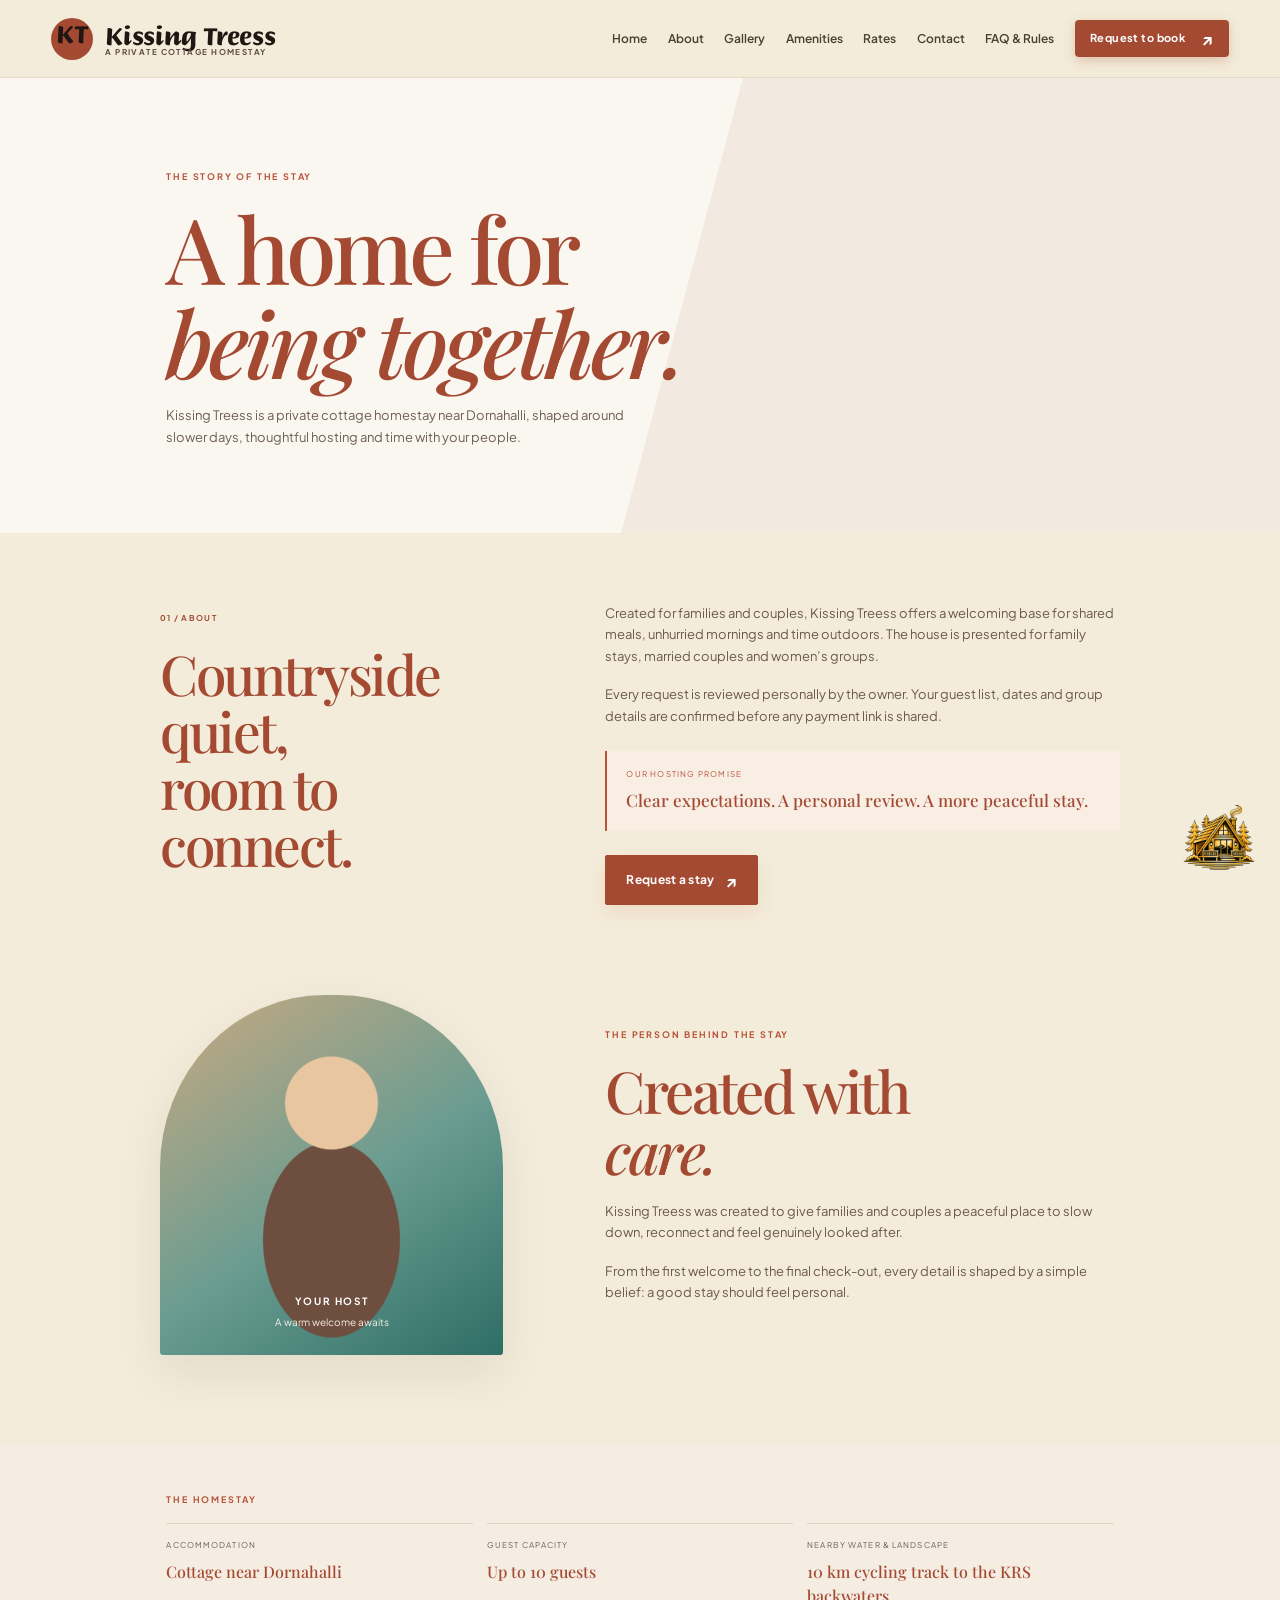
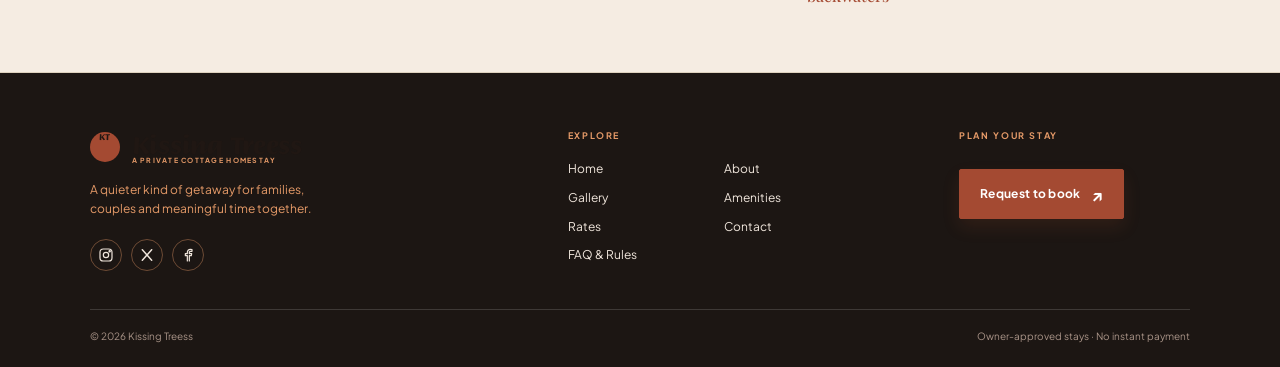
==== commit 3d492d82: "Update UI/UX: full background hero, moving highlights ribbon, 8-link navigation, and brand styling" ====
--- a/about.html
+++ b/about.html
@@ -5,19 +5,25 @@
     <meta name="viewport" content="width=device-width,initial-scale=1" />
     <meta
       name="description"
-      content="Learn about Kissing Tree, a welcoming cottage homestay near Dornahalli, KR Nagar, Mysuru."
+      content="Learn about Kissing Trees, a welcoming cottage homestay near Dornahalli, KR Nagar, Mysuru."
     />
     <meta name="robots" content="index, follow" />
-    <title>About — Kissing Tree</title>
+    <title>About — Kissing Trees</title>
+    <link rel="preconnect" href="https://fonts.googleapis.com" />
+    <link rel="preconnect" href="https://fonts.gstatic.com" crossorigin />
+    <link
+      href="https://fonts.googleapis.com/css2?family=Briem+Hand:wght@300;400;500;600;700;800;900&family=Delius+Swash+Caps&family=Plus+Jakarta+Sans:ital,wght@0,300..800;1,300..800&family=Playfair+Display:ital,wght@0,400..900;1,400..900&display=swap"
+      rel="stylesheet"
+    />
     <link rel="stylesheet" href="css/style.css" />
   </head>
   <body class="detail-page">
     <header class="topbar">
-      <a class="wordmark" href="index.html" aria-label="Kissing Tree home">
+      <a class="wordmark" href="index.html" aria-label="Kissing Trees home">
         <span class="wordmark-icon">KT</span>
-        <span>
-          Kissing Tree
-          <small>PRIVATE COTTAGE HOMESTAY</small>
+        <span class="wordmark-text">
+          Kissing Trees
+          <small>A PRIVATE COTTAGE HOMESTAY</small>
         </span>
       </a>
       <nav class="main-nav">
@@ -43,7 +49,7 @@
           <em>being together.</em>
         </h1>
         <p>
-          Kissing Tree is a private cottage homestay near Dornahalli, shaped
+          Kissing Trees is a private cottage homestay near Dornahalli, shaped
           around slower days, thoughtful hosting and time with your people.
         </p>
       </section>
@@ -58,7 +64,7 @@
         </div>
         <div class="detail-prose">
           <p>
-            Created for families and couples, Kissing Tree offers a welcoming
+            Created for families and couples, Kissing Trees offers a welcoming
             base for shared meals, unhurried mornings and time outdoors. The
             house is presented for family stays, married couples and women’s
             groups.
@@ -84,7 +90,7 @@
         <div
           class="founder-photo"
           role="img"
-          aria-label="Kissing Tree host portrait"
+          aria-label="Kissing Trees host portrait"
         >
           <span>YOUR HOST</span>
           <small>A warm welcome awaits</small>
@@ -93,7 +99,7 @@
           <p class="eyebrow">THE PERSON BEHIND THE STAY</p>
           <h2>Created with<br /><em>care.</em></h2>
           <p>
-            Kissing Tree was created to give families and couples a peaceful
+            Kissing Trees was created to give families and couples a peaceful
             place to slow down, reconnect and feel genuinely looked after.
           </p>
           <p>
@@ -125,9 +131,9 @@
         <div class="footer-brand">
           <a class="wordmark" href="index.html">
             <span class="wordmark-icon">KT</span>
-            <span>
-              Kissing Tree
-              <small>PRIVATE COTTAGE HOMESTAY</small>
+            <span class="wordmark-text">
+              Kissing Trees
+              <small>A PRIVATE COTTAGE HOMESTAY</small>
             </span>
           </a>
           <p class="footer-tagline">
@@ -156,7 +162,7 @@
         </div>
       </div>
       <div class="footer-bottom">
-        <span>© 2026 Kissing Tree</span>
+        <span>© 2026 Kissing Trees</span>
         <span>Owner-approved stays · No instant payment</span>
       </div>
     </footer>
--- a/css/style.css
+++ b/css/style.css
@@ -1,16 +1,25 @@
+﻿@import url('https://fonts.googleapis.com/css2?family=Briem+Hand:wght@300;400;500;600;700;800;900&family=Delius+Swash+Caps&family=Plus+Jakarta+Sans:ital,wght@0,300..800;1,300..800&family=Playfair+Display:ital,wght@0,400..900;1,400..900&display=swap');
+
 :root {
-  --pine: #0e5f4a;
-  --jade: #12836a;
-  --foam: #f7f3e9;
-  --sand: #eae0cd;
-  --paper: #fffdf8;
-  --ink: #253b33;
-  --muted: #718078;
-  --line: #ded8ca;
-  --clay: #cc8465;
-  --shadow: 0 18px 50px rgba(28, 62, 46, 0.08);
+  /* Exact Match to Client Reference: Terracotta & Sand Linen */
+  --brand: #a44a32;
+  --brand-hover: #b8543a;
+  --brand-gold: #d99b43;
+  --brand-dark: #201713;
+  --pine: #a44a32;
+  --jade: #b8543a;
+  --foam: #f3ecda;
+  --sand: #ede4d0;
+  --paper: #ffffff;
+  --ink: #201713;
+  --muted: #6e6054;
+  --line: #ded2be;
+  --clay: #a44a32;
+  --shadow: 0 18px 50px rgba(32, 23, 19, 0.08);
   --serif: "Playfair Display", Georgia, serif;
-  --sans: "DM Sans", Inter, "Segoe UI", sans-serif;
+  --sans: "Plus Jakarta Sans", "DM Sans", -apple-system, BlinkMacSystemFont, "Segoe UI", sans-serif;
+  --font-delius: "Delius Swash Caps", cursive;
+  --font-briem: "Briem Hand", cursive;
 }
 * {
   box-sizing: border-box;
@@ -37,70 +46,97 @@
   font: inherit;
 }
 ::selection {
-  background: #b8d6c9;
-  color: #153e30;
+  background: #f7d5c4;
+  color: #431e13;
 }
 .topbar {
   height: 78px;
-  padding: 0 clamp(20px, 5vw, 78px);
+  padding: 0 clamp(20px, 4vw, 70px);
   display: flex;
   align-items: center;
   justify-content: space-between;
   gap: 20px;
-  background: rgba(255, 253, 248, 0.92);
-  border-bottom: 1px solid rgba(222, 216, 202, 0.8);
-  position: relative;
-  z-index: 10;
+  background: #f3ecda;
+  border-bottom: 1px solid rgba(164, 74, 50, 0.12);
+  position: sticky;
+  top: 0;
+  z-index: 100;
 }
 .wordmark {
   display: flex;
   align-items: center;
-  gap: 11px;
-  color: var(--pine);
-  font-size: 16px;
+  gap: 12px;
+  color: #201713;
+  text-decoration: none;
+}
+.wordmark-icon {
+  width: 42px;
+  height: 42px;
+  border-radius: 50%;
+  background: #a44a32;
+  color: #ffffff;
+  display: grid;
+  place-items: center;
+  font-family: var(--serif);
+  font-size: 14px;
   font-weight: 700;
-  letter-spacing: -0.03em;
-}
-.wordmark-icon {
-  width: 38px;
-  height: 38px;
-  border-radius: 50%;
-  background: var(--pine);
-  color: white;
-  display: grid;
-  place-items: center;
-  font-size: 11px;
   letter-spacing: 0.06em;
+  flex-shrink: 0;
+}
+.wordmark-text,
+.wordmark > span {
+  display: flex;
+  flex-direction: column;
+  font-family: var(--font-briem) !important;
+  font-size: 26px;
+  font-weight: 700;
+  line-height: 1.05;
+  letter-spacing: -0.01em;
+  color: #201713;
 }
 .wordmark small {
   display: block;
-  color: var(--muted);
+  font-family: var(--sans) !important;
+  color: #5a4b41;
   font-size: 8px;
   letter-spacing: 0.18em;
-  font-weight: 600;
+  font-weight: 700;
   margin-top: 1px;
+  text-transform: uppercase;
 }
 .main-nav {
   display: flex;
   align-items: center;
-  gap: clamp(12px, 2vw, 28px);
+  gap: clamp(10px, 1.6vw, 24px);
 }
 .main-nav a {
   font-size: 12px;
   font-weight: 600;
-  color: #50635b;
+  color: #4a3e35;
+  transition: color 0.2s;
+  white-space: nowrap;
 }
 .main-nav a:hover {
-  color: var(--jade);
-}
-.main-nav .nav-owner {
+  color: #a44a32;
+}
+.main-nav .nav-cta {
+  padding: 9px 15px;
+  background: #a44a32;
+  color: #ffffff !important;
   font-size: 11px;
-}
-.main-nav .nav-cta {
-  padding: 11px 15px;
-  background: var(--pine);
-  color: white;
-  letter-spacing: 0.01em;
+  font-weight: 700;
+  letter-spacing: 0.04em;
+  border-radius: 4px;
+  box-shadow: 0 4px 12px rgba(164, 74, 50, 0.25);
+  display: inline-flex;
+  align-items: center;
+  gap: 6px;
+  transition: background 0.2s, transform 0.2s, box-shadow 0.2s;
+}
+.main-nav .nav-cta:hover {
+  background: #b8543a;
+  transform: translateY(-1px);
+  box-shadow: 0 6px 16px rgba(164, 74, 50, 0.35);
 }
 .nav-cta span,
 .button span {
@@ -124,13 +160,13 @@
     background 0.2s,
     transform 0.2s,
     box-shadow 0.2s;
-  box-shadow: 0 8px 18px #0e5f4a1e;
+  box-shadow: 0 8px 18px #c85a321e;
 }
 .button:hover {
   background: var(--jade);
   border-color: var(--jade);
   transform: translateY(-2px);
-  box-shadow: 0 12px 24px #0e5f4a2a;
+  box-shadow: 0 12px 24px #c85a322a;
 }
 .eyebrow {
   font-size: 9px;
@@ -175,180 +211,248 @@
   padding-left: clamp(22px, 7vw, 100px);
   padding-right: clamp(22px, 7vw, 100px);
 }
-/* Home hero: layered countryside colors keep the page vivid without stock imagery. */
+/* ============================================================
+   HOME HERO â€” EXACT CLIENT REFERENCE REPLICA
+   ============================================================ */
 .home-hero {
-  min-height: 610px;
   position: relative;
-  display: grid;
-  grid-template-columns: 1fr 1fr;
-  align-items: center;
-  gap: 5vw;
-  padding: 50px clamp(26px, 10vw, 150px) 84px;
+  width: 100%;
+  min-height: calc(100vh - 78px);
+  display: flex;
+  flex-direction: column;
+  justify-content: space-between;
+  align-items: flex-start;
+  text-align: left;
+  padding: clamp(50px, 8vh, 90px) clamp(24px, 5vw, 80px) 30px;
+  background-image:
+    linear-gradient(90deg, rgba(20, 14, 10, 0.88) 0%, rgba(20, 14, 10, 0.74) 34%, rgba(20, 14, 10, 0.28) 58%, rgba(20, 14, 10, 0.04) 85%, transparent 100%),
+    linear-gradient(180deg, rgba(20, 14, 10, 0.2) 0%, transparent 40%, rgba(20, 14, 10, 0.5) 100%),
+    url('../assets/property-photos/house-exterior.jpeg');
+  background-size: cover;
+  background-position: center 60%;
+  background-repeat: no-repeat;
+  color: #ffffff;
+  box-sizing: border-box;
   overflow: hidden;
-  background: linear-gradient(105deg, #f7f3e9 0 43%, #ebe7d9 43% 100%);
-}
-.hero-art {
-  height: 440px;
-  position: relative;
-  overflow: hidden;
-  grid-column: 2;
-  grid-row: 1;
-  background: linear-gradient(
-    160deg,
-    #d6c3a5 0 24%,
-    #b9d5c7 25% 46%,
-    #73afa5 47% 67%,
-    #438c82 68%
-  );
-  border-radius: 49% 49% 2px 2px;
-  box-shadow: var(--shadow);
-}
-.hero-photo {
-  position: absolute;
-  z-index: 0;
-  inset: 0;
-  width: 100%;
-  height: 100%;
-  object-fit: cover;
-  object-position: 50% 58%;
-}
-.hero-art:before {
-  display: none;
-}
-.hero-art:after {
-  display: none;
-}
-.sun-orb,
-.aside-sun {
-  position: absolute;
-  top: 14%;
-  right: 19%;
-  height: 76px;
-  width: 76px;
-  border-radius: 50%;
-  background: #f5dfb1;
-  box-shadow: 0 0 75px 28px #f5dfb144;
-}
-.hero-hill {
-  display: none;
-}
-.hill-one {
-  left: -20%;
-  background: linear-gradient(130deg, #799c7d, #527e68);
-}
-.hill-two {
-  right: -28%;
-  bottom: 38%;
-  background: linear-gradient(145deg, #8fae88, #487e70);
-}
-.hero-palm {
-  display: none;
-}
-.palm-right {
-  display: none;
-}
-.hero-photo-label {
-  position: absolute;
-  z-index: 4;
-  right: 15px;
-  bottom: 15px;
-  background: #173f34bf;
-  color: #fff;
-  padding: 7px 11px;
-  font-size: 9px;
-  letter-spacing: 0.07em;
-}
-.hero-content {
-  grid-column: 1;
-  grid-row: 1;
-  max-width: 490px;
+}
+.hero-left-content {
   position: relative;
   z-index: 2;
-}
-.hero-content h1 {
-  font-size: clamp(65px, 9.5vw, 116px);
-  margin: 0 0 14px;
-  line-height: 0.88;
-}
-.hero-content h1 em {
-  color: var(--jade);
-}
-.hero-tagline {
-  font: 500 clamp(18px, 2.2vw, 25px)/1.3 var(--serif);
-  margin-bottom: 14px;
-  color: #395c4e;
-}
-.hero-description {
-  max-width: 420px;
-  color: var(--muted);
-  font-size: 13px;
-}
-.hero-actions {
-  display: flex;
-  align-items: center;
-  gap: 24px;
-  margin-top: 27px;
-}
-.text-link {
-  color: var(--pine);
+  max-width: 540px;
+  margin: auto 0;
+}
+.hero-eyebrow {
   font-size: 11px;
   font-weight: 700;
-}
-.text-link span {
+  letter-spacing: 0.22em;
+  color: #e8d0ba;
+  text-transform: uppercase;
+  margin: 0 0 20px;
+}
+.hero-brand-heading {
+  font-family: var(--font-delius) !important;
+  font-size: clamp(64px, 9.5vw, 115px);
+  font-weight: 400;
+  line-height: 0.90;
+  color: #fffdf8;
+  margin: 0 0 24px;
+  text-shadow: 0 4px 28px rgba(0, 0, 0, 0.6);
+  letter-spacing: 0.01em;
+}
+.hero-tagline {
+  font-family: var(--font-briem) !important;
+  font-size: clamp(21px, 2.5vw, 28px);
+  font-weight: 500;
+  line-height: 1.45;
+  color: #fffdfa;
+  max-width: 480px;
+  margin: 0 0 34px;
+  text-shadow: 0 2px 14px rgba(0, 0, 0, 0.5);
+}
+.hero-actions {
+  display: flex;
+  align-items: center;
+  gap: 28px;
+  margin-bottom: 20px;
+}
+.button-terracotta {
+  background: #a44a32;
+  color: #ffffff !important;
+  padding: 16px 28px;
+  font-size: 11px;
+  font-weight: 700;
+  letter-spacing: 0.14em;
+  text-transform: uppercase;
+  border-radius: 2px;
+  border: 1px solid #a44a32;
+  box-shadow: 0 6px 20px rgba(164, 74, 50, 0.35);
+  display: inline-flex;
+  align-items: center;
+  justify-content: center;
+  transition: background 0.2s, transform 0.2s, box-shadow 0.2s;
+  cursor: pointer;
+}
+.button-terracotta span {
   margin-left: 8px;
-  color: var(--clay);
-}
-.hero-meta {
-  display: flex;
-  gap: 18px;
-  margin-top: 37px;
-  color: #748179;
+}
+.button-terracotta:hover {
+  background: #b8543a;
+  transform: translateY(-2px);
+  box-shadow: 0 10px 24px rgba(164, 74, 50, 0.45);
+}
+.text-link-underline {
+  color: #ffffff;
+  font-size: 11px;
+  font-weight: 700;
+  letter-spacing: 0.14em;
+  text-transform: uppercase;
+  border-bottom: 1.5px solid rgba(255, 255, 255, 0.85);
+  padding-bottom: 4px;
+  display: inline-flex;
+  align-items: center;
+  gap: 6px;
+  transition: opacity 0.2s, border-color 0.2s;
+}
+.text-link-underline:hover {
+  opacity: 0.85;
+  border-color: #e8d0ba;
+}
+.hero-meta-strip {
+  position: relative;
+  z-index: 2;
+  width: 100%;
+  display: flex;
+  justify-content: space-between;
+  align-items: flex-end;
+  padding-top: 40px;
+  color: #ded0c4;
+  font-size: 10px;
+  letter-spacing: 0.18em;
+  box-sizing: border-box;
+}
+.hero-coords {
+  display: flex;
+  gap: 24px;
+  text-transform: uppercase;
+}
+.hero-index-label {
+  font-family: var(--serif);
+  font-style: italic;
+  font-size: 13px;
+  color: #ded0c4;
+}
+
+/* ============================================================
+   TERRACOTTA RIBBON â€” CLIENT REFERENCE REPLICA
+   ============================================================ */
+.terracotta-ribbon {
+  width: 100%;
+  background: #a44a32;
+  padding: 16px 0;
+  overflow: hidden;
+  position: relative;
+  box-sizing: border-box;
+}
+.ribbon-marquee {
+  width: 100%;
+  overflow: hidden;
+  display: flex;
+}
+.ribbon-track {
+  display: flex;
+  width: max-content;
+  will-change: transform;
+  animation: ribbonScroll 24s linear infinite;
+}
+.ribbon-track:hover {
+  animation-play-state: paused;
+}
+.ribbon-group {
+  display: flex;
+  align-items: center;
+  gap: clamp(18px, 3.5vw, 42px);
+  padding-right: clamp(18px, 3.5vw, 42px);
+  font-family: var(--serif);
+  font-style: italic;
+  font-size: clamp(17px, 1.8vw, 22px);
+  color: #fffdf8;
+  white-space: nowrap;
+  flex-shrink: 0;
+  letter-spacing: 0.02em;
+}
+.ribbon-dot {
+  color: #f7d5c4;
+  font-size: 15px;
+  opacity: 0.8;
+}
+
+@keyframes ribbonScroll {
+  0% {
+    transform: translateX(0);
+  }
+  100% {
+    transform: translateX(-50%);
+  }
+}
+
+/* ============================================================
+   INTRO BAND â€” NOT A RESORT. NOT A RUSH.
+   ============================================================ */
+.intro-band {
+  background: #f3ecda;
+  padding: 85px clamp(24px, 8vw, 120px);
+  display: grid;
+  grid-template-columns: 240px 1fr;
+  gap: clamp(30px, 6vw, 80px);
+  align-items: start;
+}
+.intro-side {
+  padding-top: 8px;
+}
+.side-rule {
+  width: 60px;
+  height: 1px;
+  background: #c5b8a5;
+  margin-bottom: 14px;
+}
+.side-label {
   font-size: 9px;
-  letter-spacing: 0.04em;
-}
-.hero-meta i,
-.local-indicator i {
-  display: inline-block;
-  height: 6px;
-  width: 6px;
-  border-radius: 50%;
-  background: #54a77f;
-  margin-right: 7px;
-}
-.hero-index {
-  position: absolute;
-  bottom: 25px;
-  left: clamp(26px, 5vw, 70px);
-  display: flex;
-  align-items: center;
-  gap: 10px;
-  color: #8b968c;
-  font-size: 8px;
-  letter-spacing: 0.18em;
-}
-.hero-index span:first-child {
-  color: var(--pine);
+  letter-spacing: 0.22em;
   font-weight: 700;
-}
-.index-rule {
-  height: 1px;
-  width: 54px;
-  background: #b4bdb2;
-}
-.intro-band {
-  display: grid;
-  grid-template-columns: 1fr 1fr;
-  gap: 30px 12vw;
-  padding: 84px clamp(25px, 15vw, 210px);
-  background: var(--paper);
-}
-.intro-band > .eyebrow {
-  grid-column: 1/-1;
-  margin-bottom: -15px;
-}
-.intro-band h2 {
-  font-size: clamp(39px, 6vw, 67px);
-}
+  color: #6e6054;
+  text-transform: uppercase;
+  display: block;
+}
+.intro-main h2 {
+  font-family: var(--serif);
+  font-size: clamp(42px, 5.8vw, 70px);
+  font-weight: 500;
+  line-height: 1.05;
+  color: #201713;
+  margin: 0 0 24px;
+  letter-spacing: -0.03em;
+}
+.intro-main h2 em {
+  font-style: italic;
+  font-weight: 400;
+  color: #a44a32;
+}
+.intro-lead {
+  font-size: 14px;
+  line-height: 1.8;
+  color: #5c4d42;
+  max-width: 620px;
+  margin: 0 0 24px;
+}
+.quiet-note {
+  background: #ede4d0;
+  border-left: 2px solid #a44a32;
+  padding: 16px 20px;
+  font-size: 12px;
+  color: #54453b;
+  max-width: 580px;
+}
+/* legacy styles removed */
 .intro-copy {
   align-self: center;
   color: var(--muted);
@@ -359,7 +463,7 @@
   padding: 15px 17px;
   border-left: 2px solid var(--clay);
   background: #f8f3e8;
-  color: #53685e;
+  color: #5e4e44;
   font-size: 11px;
 }
 .tiny-sun {
@@ -403,7 +507,7 @@
   color: white;
   font-size: 9px;
   letter-spacing: 0.05em;
-  background: #8db9a9;
+  background: #cfa38b;
 }
 .gallery-tile img {
   position: absolute;
@@ -426,7 +530,7 @@
   position: absolute;
   z-index: 1;
   inset: 0;
-  background: linear-gradient(180deg, transparent 45%, #173b32aa);
+  background: linear-gradient(180deg, transparent 45%, #1c1613aa);
 }
 .gallery-tile > span {
   position: relative;
@@ -437,25 +541,25 @@
   background: linear-gradient(
     145deg,
     #d8b991 0 18%,
-    #a7cfc1 19% 48%,
-    #5da29a 49% 75%,
-    #337e78
+    #e5c3b3 19% 48%,
+    #ba6544 49% 75%,
+    #6b3f2e
   );
 }
 .tile-living {
-  background: linear-gradient(140deg, #d9c6a9, #a8b89f 55%, #567965);
+  background: linear-gradient(140deg, #d9c6a9, #c89578 55%, #8c4c34);
 }
 .tile-garden {
-  background: linear-gradient(140deg, #d9d7ac, #87b28c 52%, #397960);
+  background: linear-gradient(140deg, #e5cdb0, #d99966 52%, #9e5334);
 }
 .tile-sunset {
-  background: linear-gradient(145deg, #f2c899, #df9574 50%, #528e88);
+  background: linear-gradient(145deg, #f2c899, #df7b54 50%, #9e4b30);
 }
 .tile-bedroom {
-  background: linear-gradient(140deg, #e5d9c4, #9bb5a5 55%, #537765);
+  background: linear-gradient(140deg, #e5d9c4, #c99c85 55%, #884b36);
 }
 .tile-dining {
-  background: linear-gradient(140deg, #e6cda6, #bb9970 55%, #63877b);
+  background: linear-gradient(140deg, #e6cda6, #bb8864 55%, #7e4431);
 }
 .tile-living:after,
 .tile-bedroom:after,
@@ -469,7 +573,7 @@
   font-weight: 700;
 }
 .amenity-section {
-  background: #e9e8db;
+  background: #f3eae0;
   padding: 82px 0;
 }
 .amenity-layout {
@@ -535,8 +639,8 @@
   border: 1px solid var(--line);
 }
 .featured-rate {
-  background: #eef0e5;
-  border-color: #ccd4c2;
+  background: #fdf5ed;
+  border-color: #ebd3be;
 }
 .rate-no {
   grid-column: 1/-1;
@@ -573,7 +677,7 @@
   padding: 15px 18px;
   margin-top: 12px;
   background: #eee9db;
-  color: #67766e;
+  color: #6c594f;
   font-size: 10px;
 }
 .price-note p {
@@ -588,7 +692,7 @@
   grid-template-columns: 0.85fr 1.15fr;
   gap: 10vw;
   padding: 86px clamp(25px, 13vw, 180px);
-  background: #dfe7dc;
+  background: #f6ede3;
 }
 .rules-aside h2 {
   font-size: clamp(42px, 6vw, 67px);
@@ -596,7 +700,7 @@
 }
 .rules-aside > p:not(.eyebrow) {
   font-size: 12px;
-  color: #69786d;
+  color: #6c594f;
   margin-bottom: 22px;
 }
 .rules-list article {
@@ -604,7 +708,7 @@
   grid-template-columns: 34px 1fr;
   gap: 12px;
   padding: 14px 0;
-  border-bottom: 1px solid #c3cec1;
+  border-bottom: 1px solid #e5d4c3;
 }
 .rules-list article:first-child {
   padding-top: 0;
@@ -616,7 +720,7 @@
 .rules-list p {
   font-size: 12px;
   margin: 0;
-  color: #53665a;
+  color: #5e4e44;
 }
 .booking-steps {
   padding-top: 93px;
@@ -639,7 +743,7 @@
   left: 9px;
   right: 20%;
   top: 17px;
-  background: #c9d0c5;
+  background: #e5d4c3;
 }
 .step-line article {
   position: relative;
@@ -655,7 +759,7 @@
   place-items: center;
   border-radius: 50%;
   background: var(--foam);
-  border: 1px solid #a8b8aa;
+  border: 1px solid #d9b89f;
   color: var(--pine);
   font: italic 12px var(--serif);
 }
@@ -754,7 +858,7 @@
   margin: 0;
   padding: 22px;
   background: var(--paper);
-  border-top: 2px solid #94b3a1;
+  border-top: 2px solid #c85a32;
   min-height: 160px;
 }
 .review-grid blockquote > span {
@@ -775,7 +879,7 @@
 .location-section {
   display: grid;
   grid-template-columns: 1fr 1fr;
-  background: #e3e7db;
+  background: #f5ece2;
   min-height: 400px;
 }
 .map-art {
@@ -784,7 +888,7 @@
   min-height: 350px;
   background:
     radial-gradient(ellipse at 76% 18%, #f5e4b9 0 8%, transparent 9%),
-    linear-gradient(155deg, #b7d4be, #7aafa0 55%, #468b81);
+    linear-gradient(155deg, #dfc3a9, #7aafa0 55%, #468b81);
 }
 .map-art:before,
 .map-art:after {
@@ -826,7 +930,7 @@
 .map-water {
   right: 23px;
   top: 48%;
-  color: #e9f2e9b8;
+  color: #f8eee4b8;
   font: italic 11px var(--serif);
   letter-spacing: 0.16em;
 }
@@ -866,14 +970,14 @@
 .location-copy > p:not(.eyebrow) {
   max-width: 360px;
   font-size: 12px;
-  color: #596c61;
+  color: #645348;
 }
 .contact-line {
   display: grid;
   gap: 4px;
   margin-top: 25px;
   padding-top: 16px;
-  border-top: 1px solid #c9d1c5;
+  border-top: 1px solid #e5d4c3;
 }
 .contact-line span {
   font-size: 8px;
@@ -891,10 +995,10 @@
   text-align: center;
   padding: 88px 20px 78px;
   background: var(--pine);
-  color: #ecf0e3;
+  color: #f7eee6;
 }
 .closing-cta .eyebrow {
-  color: #b4d2bd;
+  color: #f4c7ab;
 }
 .closing-cta h2 {
   font-size: clamp(47px, 7vw, 78px);
@@ -906,7 +1010,7 @@
 }
 .closing-cta > p:not(.eyebrow) {
   font-size: 12px;
-  color: #d4e2d8;
+  color: #ebdcd0;
 }
 .button-cream {
   margin-top: 12px;
@@ -920,7 +1024,7 @@
 .cta-footnote {
   display: block;
   margin-top: 17px;
-  color: #bdd1c3;
+  color: #debfa9;
   font-size: 8px;
   letter-spacing: 0.08em;
 }
@@ -1028,7 +1132,7 @@
 .progress-label {
   display: flex;
   justify-content: space-between;
-  color: #87938a;
+  color: #89776d;
   font-size: 8px;
   letter-spacing: 0.12em;
   margin-bottom: 23px;
@@ -1057,7 +1161,7 @@
   display: block;
   font-size: 10px;
   font-weight: 700;
-  color: #4f6259;
+  color: #5e4d43;
   margin: 14px 0;
 }
 .booking-form-panel input,
@@ -1076,7 +1180,7 @@
 .booking-form-panel input:focus,
 .booking-form-panel select:focus,
 .booking-form-panel textarea:focus {
-  outline: 2px solid #12836a35;
+  outline: 2px solid #dc6b3f35;
   border-color: var(--jade);
 }
 .booking-form-panel .row3 {
@@ -1116,8 +1220,8 @@
   align-items: flex-start;
   margin: 20px 0;
   padding: 14px;
-  background: #e9eee4;
-  color: #5c6e62;
+  background: #f8eee4;
+  color: #645348;
 }
 .privacy-note > span {
   width: 19px;
@@ -1125,7 +1229,7 @@
   flex: 0 0 auto;
   display: grid;
   place-items: center;
-  background: #d4e3d7;
+  background: #ebd8c8;
   border-radius: 50%;
   font-size: 10px;
   color: var(--pine);
@@ -1156,9 +1260,9 @@
 }
 .result.ok,
 .result.success-result {
-  background: #eaf2eb;
-  border-color: #bfd4c2;
-  color: #315942;
+  background: #f8eee4;
+  border-color: #e0c2ac;
+  color: #543224;
 }
 .result.block {
   background: #f8ebe5;
@@ -1176,7 +1280,7 @@
 .booking-aside {
   align-self: start;
   margin-top: 16px;
-  background: #e9e9dd;
+  background: #f4ece1;
 }
 .aside-art {
   height: 200px;
@@ -1185,8 +1289,8 @@
   background: linear-gradient(
     155deg,
     #e9d4b5 0 25%,
-    #a5c9b7 26% 48%,
-    #55978a 49% 100%
+    #e2bfae 26% 48%,
+    #b55a38 49% 100%
   );
 }
 .aside-sun {
@@ -1210,7 +1314,7 @@
   bottom: 13px;
   padding: 6px 8px;
   color: #fff;
-  background: #194a3d9e;
+  background: #261a159e;
   font-size: 8px;
   letter-spacing: 0.15em;
 }
@@ -1230,7 +1334,7 @@
   padding: 9px 0;
   border-bottom: 1px solid #d2d4c7;
   font-size: 10px;
-  color: #50645a;
+  color: #5e4e44;
 }
 .aside-content li span {
   margin-right: 10px;
@@ -1295,13 +1399,13 @@
   padding: 13px 16px;
   background: #ececdf;
   border-left: 2px solid var(--jade);
-  color: #617066;
+  color: #6c594f;
 }
 .notice-icon {
   height: 19px;
   width: 19px;
   flex: 0 0 auto;
-  border: 1px solid #a4b9a8;
+  border: 1px solid #e0bba7;
   border-radius: 50%;
   display: grid;
   place-items: center;
@@ -1347,13 +1451,13 @@
 th,
 td {
   padding: 14px 13px;
-  border-bottom: 1px solid #e9e4d9;
+  border-bottom: 1px solid #ebdcd0;
   text-align: left;
   vertical-align: top;
 }
 th {
   background: #efede3;
-  color: #7a887e;
+  color: #7f6e64;
   font-size: 8px;
   letter-spacing: 0.13em;
   font-weight: 700;
@@ -1384,16 +1488,16 @@
   white-space: nowrap;
 }
 .chip.a {
-  background: #e2efe5;
-  color: #286447;
+  background: #f8eee4;
+  color: #4a2c20;
 }
 .chip.r {
   background: #f4eddc;
   color: #745b25;
 }
 .chip.p {
-  background: #e9ece7;
-  color: #52655a;
+  background: #f7eee6;
+  color: #5e4e44;
 }
 .chip.d {
   background: #f5e6e1;
@@ -1439,7 +1543,7 @@
   gap: 17px;
   margin-top: 50px;
   padding: 18px 20px;
-  background: #e3e9df;
+  background: #f5ece2;
 }
 .reminder-mark {
   height: 37px;
@@ -1458,18 +1562,14 @@
 }
 .owner-reminder p:last-child {
   margin: 0;
-  color: #5e6f63;
+  color: #68564c;
   font-size: 10px;
 }
 @media (max-width: 900px) {
-  .home-hero {
-    padding-left: 7vw;
-    padding-right: 7vw;
-    gap: 4vw;
-    min-height: 550px;
-  }
-  .hero-art {
-    height: 390px;
+  .hero-features-bar {
+    grid-template-columns: repeat(2, 1fr);
+    gap: 16px;
+    padding: 18px 20px;
   }
   .intro-band {
     padding-left: 10vw;
@@ -1493,10 +1593,10 @@
   .topbar {
     height: auto;
     min-height: 68px;
-    padding: 11px 18px;
+    padding: 12px 18px;
   }
   .main-nav {
-    gap: 8px 13px;
+    gap: 8px 12px;
     justify-content: flex-end;
   }
   .main-nav a {
@@ -1506,44 +1606,33 @@
     display: none;
   }
   .main-nav .nav-cta {
-    padding: 8px 10px;
-  }
-  .wordmark {
-    font-size: 14px;
+    padding: 8px 12px;
+  }
+  .wordmark-text,
+  .wordmark > span {
+    font-size: 22px;
   }
   .wordmark-icon {
-    height: 32px;
-    width: 32px;
-  }
-  .wordmark small {
-    font-size: 7px;
+    height: 34px;
+    width: 34px;
+    font-size: 11px;
   }
   .home-hero {
-    display: flex;
-    flex-direction: column-reverse;
-    align-items: stretch;
-    gap: 0;
-    padding: 28px 20px 58px;
-    background: linear-gradient(180deg, #ebe7d9 0 36%, #f7f3e9 36%);
-  }
-  .hero-art {
-    height: 240px;
-    width: 100%;
-    border-radius: 48% 48% 2px 2px;
-    margin-bottom: 27px;
-  }
-  .sun-orb {
-    width: 50px;
-    height: 50px;
-  }
-  .hero-palm {
-    font-size: 78px;
-  }
-  .palm-right {
-    font-size: 60px;
-  }
-  .hero-content h1 {
-    font-size: 70px;
+    min-height: auto;
+    padding: 48px 18px 30px;
+  }
+  .hero-title,
+  .hero-brand-heading {
+    font-size: 46px;
+  }
+  .hero-tagline {
+    font-size: 22px;
+  }
+  .hero-features-bar {
+    grid-template-columns: 1fr;
+    gap: 14px;
+    text-align: center;
+    padding: 16px;
   }
   .hero-description {
     font-size: 12px;
@@ -1776,7 +1865,7 @@
 /* Multi-page section layouts */
 .subpage-hero {
   padding: 92px clamp(24px, 13vw, 180px) 72px;
-  background: linear-gradient(105deg, #f7f3e9 0 53%, #e8e9dc 53% 100%);
+  background: linear-gradient(105deg, #faf6f0 0 53%, #f2eae0 53% 100%);
   min-height: 330px;
 }
 .subpage-hero h1 {
@@ -1809,14 +1898,14 @@
 }
 .detail-prose {
   font-size: 13px;
-  color: #65746b;
+  color: #6c594f;
 }
 .detail-prose p {
   margin: 0 0 17px;
 }
 .detail-callout {
   padding: 17px 19px;
-  background: #e9eee4;
+  background: #f8eee4;
   border-left: 2px solid var(--jade);
   margin: 24px 0;
   color: var(--pine);
@@ -1851,7 +1940,7 @@
   color: #fff;
   background:
     radial-gradient(circle at 50% 30%, #e8c6a0 0 15%, transparent 15.5%),
-    radial-gradient(ellipse at 50% 68%, #567d70 0 28%, transparent 28.5%),
+    radial-gradient(ellipse at 50% 68%, #6e4f3f 0 28%, transparent 28.5%),
     linear-gradient(145deg, #c9a981, #6a9c91 55%, #2e6e65);
   border-radius: 48% 48% 3px 3px;
   box-shadow: var(--shadow);
@@ -1863,12 +1952,12 @@
 }
 .founder-photo small {
   margin-top: 5px;
-  color: #e6eee8;
+  color: #f8eee5;
   font-size: 10px;
 }
 .founder-copy {
   max-width: 500px;
-  color: #65746b;
+  color: #6c594f;
   font-size: 13px;
 }
 .founder-copy h2 {
@@ -1880,7 +1969,7 @@
 }
 .subpage-band {
   padding: 48px clamp(24px, 13vw, 180px);
-  background: #e7e9dd;
+  background: #f5ece2;
 }
 .subpage-band h2 {
   font-size: clamp(34px, 5vw, 52px);
@@ -1892,7 +1981,7 @@
 }
 .fact-row div {
   padding: 15px 0;
-  border-top: 1px solid #c6cfc1;
+  border-top: 1px solid #e5d4c3;
 }
 .fact-row small,
 .contact-card small {
@@ -2023,7 +2112,7 @@
 .rules-list p {
   font-size: 12px;
   margin: 0;
-  color: #53665a;
+  color: #5e4e44;
 }
 .process-content {
   display: block;
@@ -2061,7 +2150,7 @@
 }
 .contact-side {
   padding: 25px;
-  background: #e8ebdf;
+  background: #f7ede3;
 }
 .contact-side h3 {
   font: 500 23px var(--serif);
@@ -2089,7 +2178,7 @@
 .contact-form textarea {
   width: 100%;
   box-sizing: border-box;
-  border: 1px solid #cbd5c8;
+  border: 1px solid #e5d5c6;
   border-radius: 2px;
   padding: 11px 12px;
   background: #f8faf5;
@@ -2109,7 +2198,7 @@
 }
 .contact-form input::placeholder,
 .contact-form textarea::placeholder {
-  color: #8d9c91;
+  color: #917f75;
 }
 .contact-form .button {
   border: 0;
@@ -2142,7 +2231,7 @@
 }
 .page-links a {
   font-size: 8px;
-  color: #65746b;
+  color: #6c594f;
 }
 .page-links a:hover {
   color: var(--jade);
@@ -2167,8 +2256,8 @@
   background: linear-gradient(
     155deg,
     #e5cba7 0 22%,
-    #a9cbbb 23% 49%,
-    #4d9689 50% 100%
+    #e5c3b3 23% 49%,
+    #b85233 50% 100%
   );
 }
 .login-art:before {
@@ -2217,7 +2306,7 @@
   margin: 14px 0;
   font-size: 9px;
   font-weight: 700;
-  color: #53645b;
+  color: #5e4e44;
 }
 .login-content input {
   display: block;
@@ -2230,7 +2319,7 @@
   font: 12px var(--sans);
 }
 .login-content input:focus {
-  outline: 2px solid #12836a35;
+  outline: 2px solid #dc6b3f35;
   border-color: var(--jade);
 }
 .login-error {
@@ -2371,8 +2460,8 @@
   display: block;
   min-height: 0;
   padding: 56px clamp(22px, 7vw, 100px) 22px;
-  background: #173f34;
-  color: #dce9df;
+  background: #1c1613;
+  color: #f0e6dc;
 }
 .footer-main {
   max-width: 1240px;
@@ -2390,12 +2479,12 @@
   color: #fff;
 }
 .site-footer .wordmark small {
-  color: #a8c3b4;
+  color: #e59a68;
 }
 .footer-tagline {
   max-width: 245px;
   margin: 15px 0 0;
-  color: #a8c3b4;
+  color: #e59a68;
   font-size: 12px;
   line-height: 1.6;
 }
@@ -2409,9 +2498,9 @@
   width: 32px;
   height: 32px;
   place-items: center;
-  border: 1px solid #8fc4aa66;
+  border: 1px solid #e59a6866;
   border-radius: 50%;
-  color: #dce9df;
+  color: #f0e6dc;
   transition:
     color 0.2s ease,
     background 0.2s ease,
@@ -2419,9 +2508,9 @@
 }
 .social-links a:hover,
 .social-links a:focus-visible {
-  border-color: #dce9df;
-  background: #dce9df;
-  color: #173f34;
+  border-color: #f0e6dc;
+  background: #f0e6dc;
+  color: #1c1613;
 }
 .social-links svg {
   width: 16px;
@@ -2438,7 +2527,7 @@
 .footer-heading {
   display: block;
   margin-bottom: 15px;
-  color: #8fc4aa;
+  color: #e59a68;
   font-size: 9px;
   font-weight: 700;
   letter-spacing: 0.18em;
@@ -2450,7 +2539,7 @@
 }
 .footer-links a,
 .footer-contact a {
-  color: #dce9df;
+  color: #f0e6dc;
   font-size: 12px;
 }
 .footer-links a:hover,
@@ -2474,7 +2563,7 @@
   align-items: center;
   justify-content: space-between;
   gap: 20px;
-  color: #8eafa0;
+  color: #a89387;
   font-size: 10px;
 }
 .footer-bottom span:last-child {
@@ -2518,9 +2607,8 @@
   z-index: 20;
   display: grid;
   place-items: center;
-  width: 82px;
-  height: 82px;
-  border-radius: 50%;
+  width: 74px;
+  height: 74px;
   color: #fff;
   transition: transform 0.2s;
 }
@@ -2530,18 +2618,17 @@
 }
 .whatsapp-float img {
   display: block;
-  width: 82px;
-  height: 82px;
-  border-radius: 50%;
+  width: 74px;
+  height: 74px;
   object-fit: contain;
 }
 .whatsapp-float strong {
   position: absolute;
-  right: 92px;
+  right: 84px;
   white-space: nowrap;
   padding: 7px 10px;
   border-radius: 4px;
-  background: #173f34;
+  background: #1c1613;
   color: #fff;
   font-size: 11px;
   font-weight: 700;
